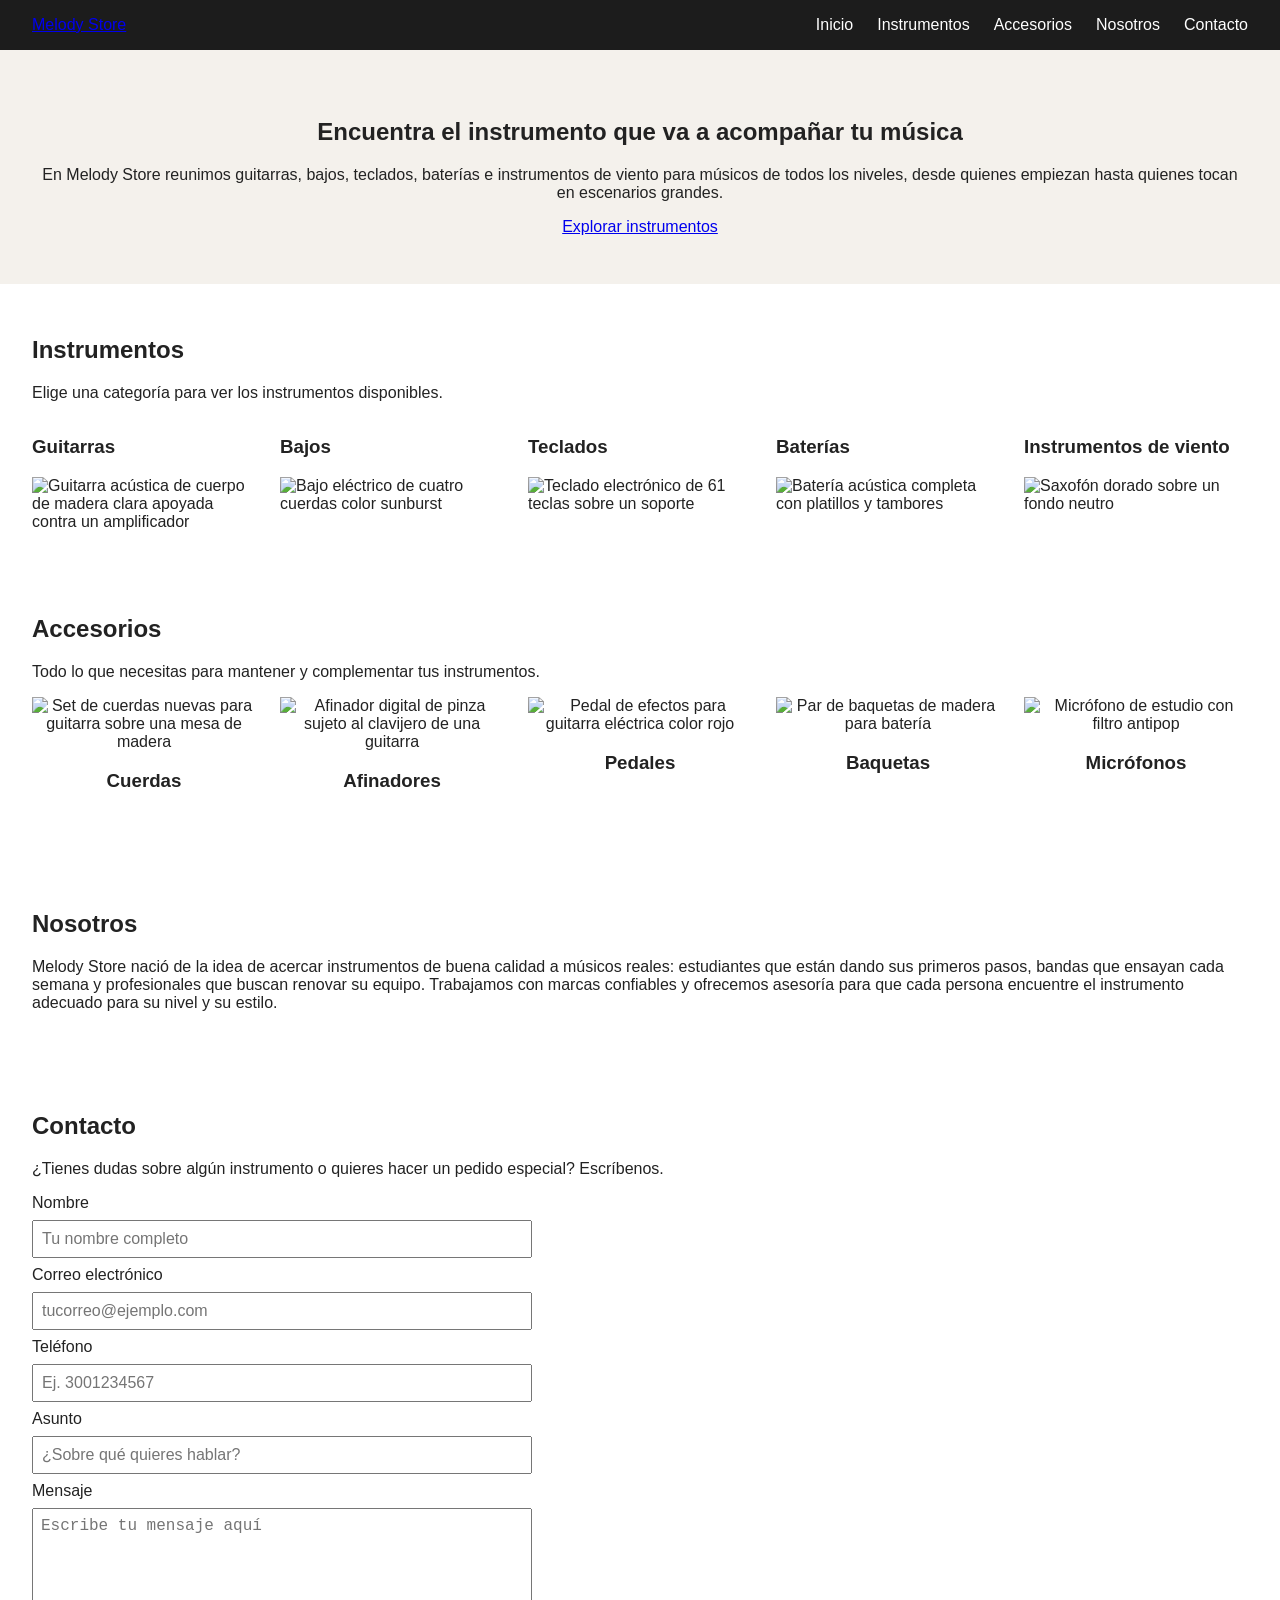
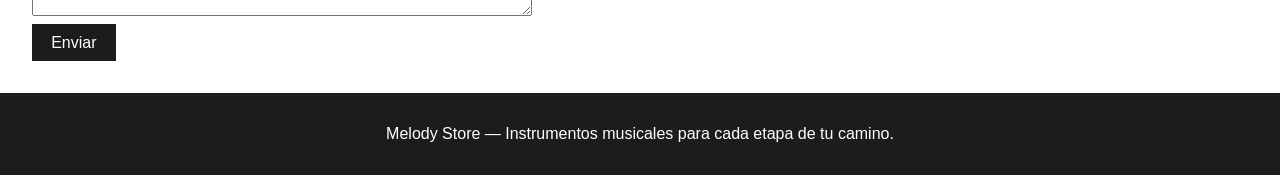
==== index.html @ b8a6209d "Estructura inicial" ====
<!DOCTYPE html>
<html lang="es">
<head>
  <meta charset="UTF-8">
  <meta name="viewport" content="width=device-width, initial-scale=1.0">
  <title>Melody Store - Instrumentos musicales</title>
  <link rel="stylesheet" href="styles.css">
</head>
<body>

  <header>
    <div class="logo">
      <a href="#inicio">Melody Store</a>
    </div>
    <nav>
      <ul>
        <li><a href="#inicio">Inicio</a></li>
        <li><a href="#instrumentos">Instrumentos</a></li>
        <li><a href="#accesorios">Accesorios</a></li>
        <li><a href="#nosotros">Nosotros</a></li>
        <li><a href="#contacto">Contacto</a></li>
      </ul>
    </nav>
  </header>

  <main>

    <section id="inicio" class="hero">
      <h1>Encuentra el instrumento que va a acompañar tu música</h1>
      <p>En Melody Store reunimos guitarras, bajos, teclados, baterías e instrumentos de viento para músicos de todos los niveles, desde quienes empiezan hasta quienes tocan en escenarios grandes.</p>
      <a href="#instrumentos" class="btn-explorar">Explorar instrumentos</a>
    </section>

    <section id="instrumentos">
      <h2>Instrumentos</h2>
      <p>Elige una categoría para ver los instrumentos disponibles.</p>

      <div class="categorias">

        <article class="categoria" id="guitarras">
          <h3>Guitarras</h3>
          <img src="assets/guitarra.jpg" alt="Guitarra acústica de cuerpo de madera clara apoyada contra un amplificador">
          <div class="lista-productos" data-categoria="guitarras">
            <!-- Las tarjetas de productos se generarán aquí con JavaScript en una etapa posterior -->
          </div>
        </article>

        <article class="categoria" id="bajos">
          <h3>Bajos</h3>
          <img src="assets/bajo.jpg" alt="Bajo eléctrico de cuatro cuerdas color sunburst">
          <div class="lista-productos" data-categoria="bajos">
            <!-- Las tarjetas de productos se generarán aquí con JavaScript en una etapa posterior -->
          </div>
        </article>

        <article class="categoria" id="teclados">
          <h3>Teclados</h3>
          <img src="assets/teclado.jpg" alt="Teclado electrónico de 61 teclas sobre un soporte">
          <div class="lista-productos" data-categoria="teclados">
            <!-- Las tarjetas de productos se generarán aquí con JavaScript en una etapa posterior -->
          </div>
        </article>

        <article class="categoria" id="baterias">
          <h3>Baterías</h3>
          <img src="assets/bateria.jpg" alt="Batería acústica completa con platillos y tambores">
          <div class="lista-productos" data-categoria="baterias">
            <!-- Las tarjetas de productos se generarán aquí con JavaScript en una etapa posterior -->
          </div>
        </article>

        <article class="categoria" id="viento">
          <h3>Instrumentos de viento</h3>
          <img src="assets/viento.jpg" alt="Saxofón dorado sobre un fondo neutro">
          <div class="lista-productos" data-categoria="viento">
            <!-- Las tarjetas de productos se generarán aquí con JavaScript en una etapa posterior -->
          </div>
        </article>

      </div>
    </section>

    <section id="accesorios">
      <h2>Accesorios</h2>
      <p>Todo lo que necesitas para mantener y complementar tus instrumentos.</p>

      <ul class="lista-accesorios">
        <li>
          <img src="assets/cuerdas.jpg" alt="Set de cuerdas nuevas para guitarra sobre una mesa de madera">
          <h3>Cuerdas</h3>
        </li>
        <li>
          <img src="assets/afinador.jpg" alt="Afinador digital de pinza sujeto al clavijero de una guitarra">
          <h3>Afinadores</h3>
        </li>
        <li>
          <img src="assets/pedal.jpg" alt="Pedal de efectos para guitarra eléctrica color rojo">
          <h3>Pedales</h3>
        </li>
        <li>
          <img src="assets/baquetas.jpg" alt="Par de baquetas de madera para batería">
          <h3>Baquetas</h3>
        </li>
        <li>
          <img src="assets/microfono.jpg" alt="Micrófono de estudio con filtro antipop">
          <h3>Micrófonos</h3>
        </li>
      </ul>
    </section>

    <section id="nosotros">
      <h2>Nosotros</h2>
      <p>Melody Store nació de la idea de acercar instrumentos de buena calidad a músicos reales: estudiantes que están dando sus primeros pasos, bandas que ensayan cada semana y profesionales que buscan renovar su equipo. Trabajamos con marcas confiables y ofrecemos asesoría para que cada persona encuentre el instrumento adecuado para su nivel y su estilo.</p>
    </section>

    <section id="contacto">
      <h2>Contacto</h2>
      <p>¿Tienes dudas sobre algún instrumento o quieres hacer un pedido especial? Escríbenos.</p>

      <form action="#" method="post">
        <label for="nombre">Nombre</label>
        <input type="text" id="nombre" name="nombre" placeholder="Tu nombre completo">

        <label for="correo">Correo electrónico</label>
        <input type="email" id="correo" name="correo" placeholder="tucorreo@ejemplo.com">

        <label for="telefono">Teléfono</label>
        <input type="tel" id="telefono" name="telefono" placeholder="Ej. 3001234567">

        <label for="asunto">Asunto</label>
        <input type="text" id="asunto" name="asunto" placeholder="¿Sobre qué quieres hablar?">

        <label for="mensaje">Mensaje</label>
        <textarea id="mensaje" name="mensaje" rows="5" placeholder="Escribe tu mensaje aquí"></textarea>

        <button type="submit">Enviar</button>
      </form>
    </section>

  </main>

  <footer>
    <p>Melody Store &mdash; Instrumentos musicales para cada etapa de tu camino.</p>
  </footer>

  <script src="script.js"></script>
</body>
</html>
---- styles.css ----
* {
  box-sizing: border-box;
}
 
body {
  margin: 0;
  font-family: Arial, sans-serif;
  color: #222;
}
 
header {
  display: flex;
  justify-content: space-between;
  align-items: center;
  padding: 1rem 2rem;
  background-color: #1c1c1c;
  color: #fff;
}
 
header nav ul {
  list-style: none;
  display: flex;
  gap: 1.5rem;
  margin: 0;
  padding: 0;
}
 
header nav a {
  color: #fff;
  text-decoration: none;
}
 
.hero {
  padding: 3rem 2rem;
  text-align: center;
  background-color: #f4f1ec;
}
 
section {
  padding: 2rem;
}
 
.categorias {
  display: flex;
  flex-wrap: wrap;
  gap: 1.5rem;
}
 
.categoria {
  flex: 1 1 200px;
}
 
.categoria img {
  max-width: 100%;
  height: auto;
}
 
.lista-accesorios {
  list-style: none;
  display: flex;
  flex-wrap: wrap;
  gap: 1.5rem;
  padding: 0;
}
 
.lista-accesorios li {
  flex: 1 1 150px;
  text-align: center;
}
 
.lista-accesorios img {
  max-width: 100%;
  height: auto;
}
 
form {
  display: flex;
  flex-direction: column;
  max-width: 500px;
  gap: 0.5rem;
}
 
form input,
form textarea,
form button {
  padding: 0.5rem;
  font-size: 1rem;
}
 
form button {
  background-color: #1c1c1c;
  color: #fff;
  border: none;
  cursor: pointer;
  width: fit-content;
  padding: 0.6rem 1.2rem;
}
 
footer {
  text-align: center;
  padding: 1rem;
  background-color: #1c1c1c;
  color: #fff;
}
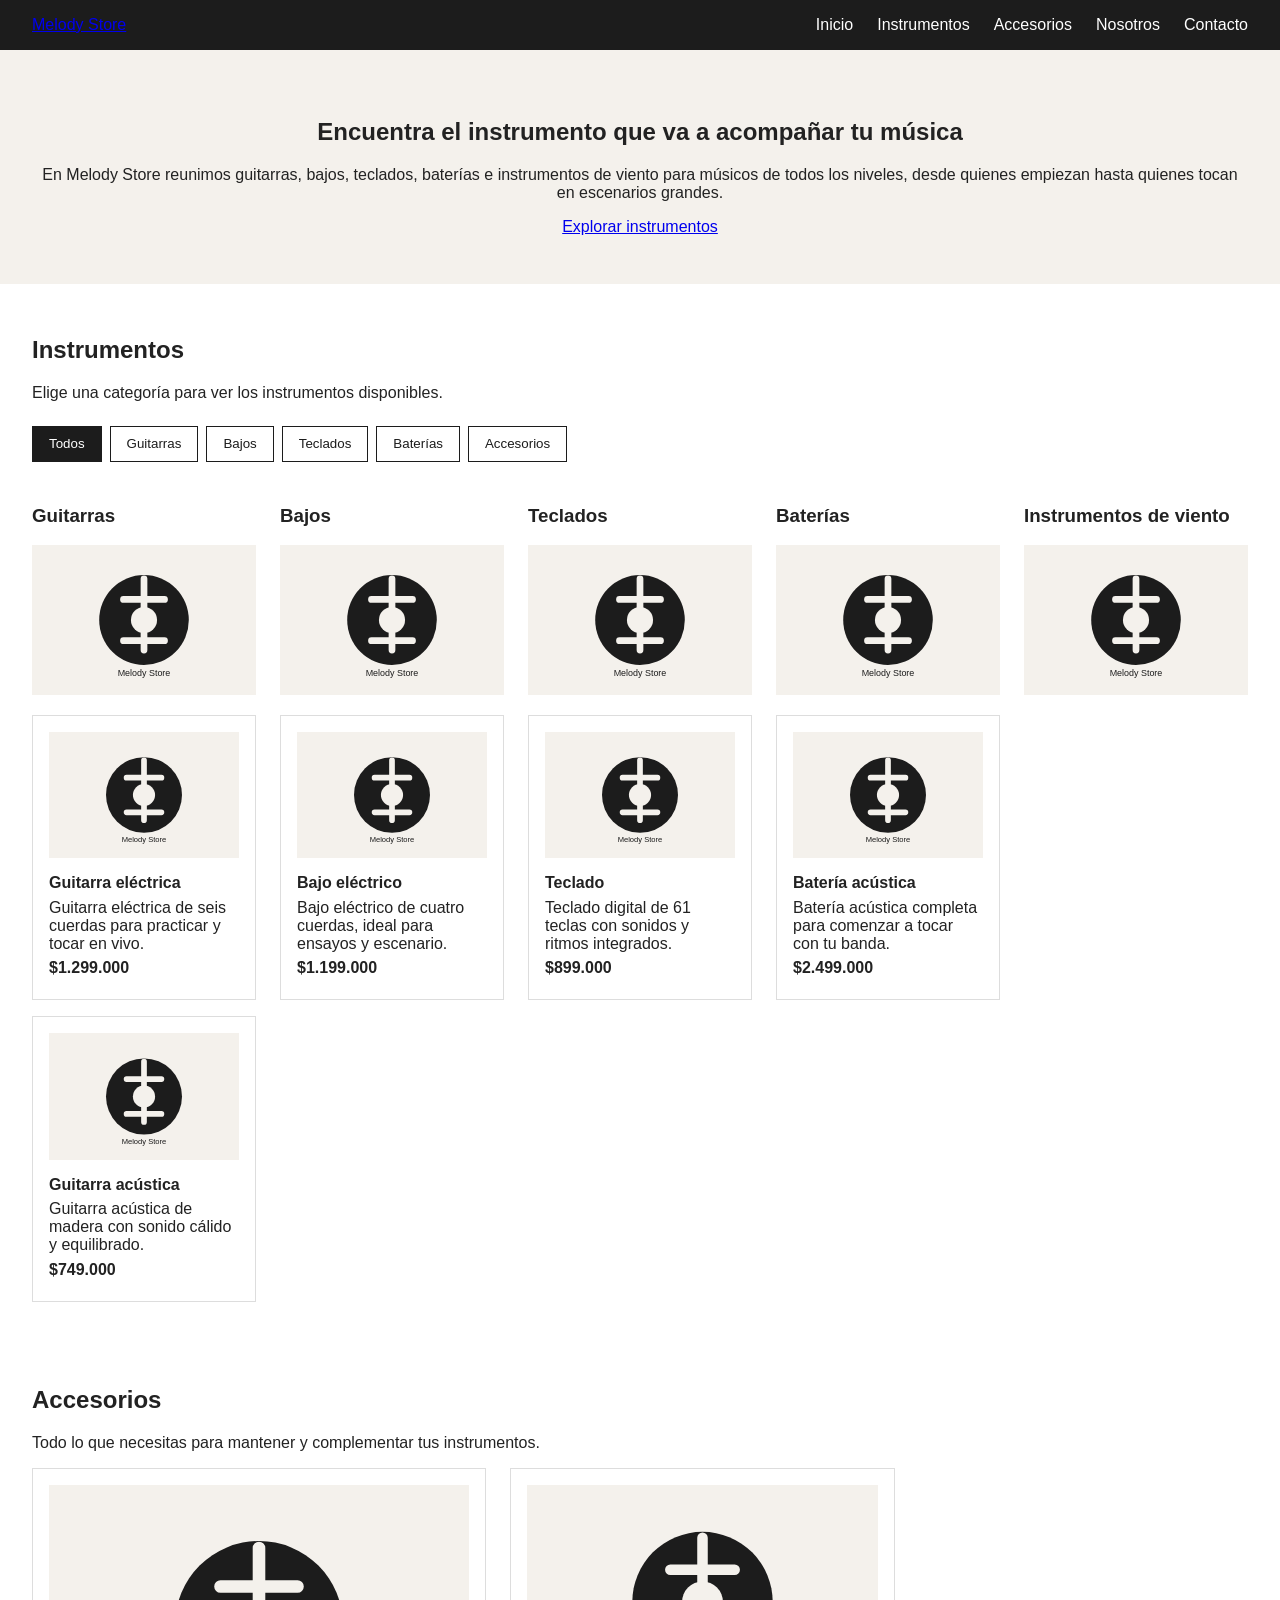
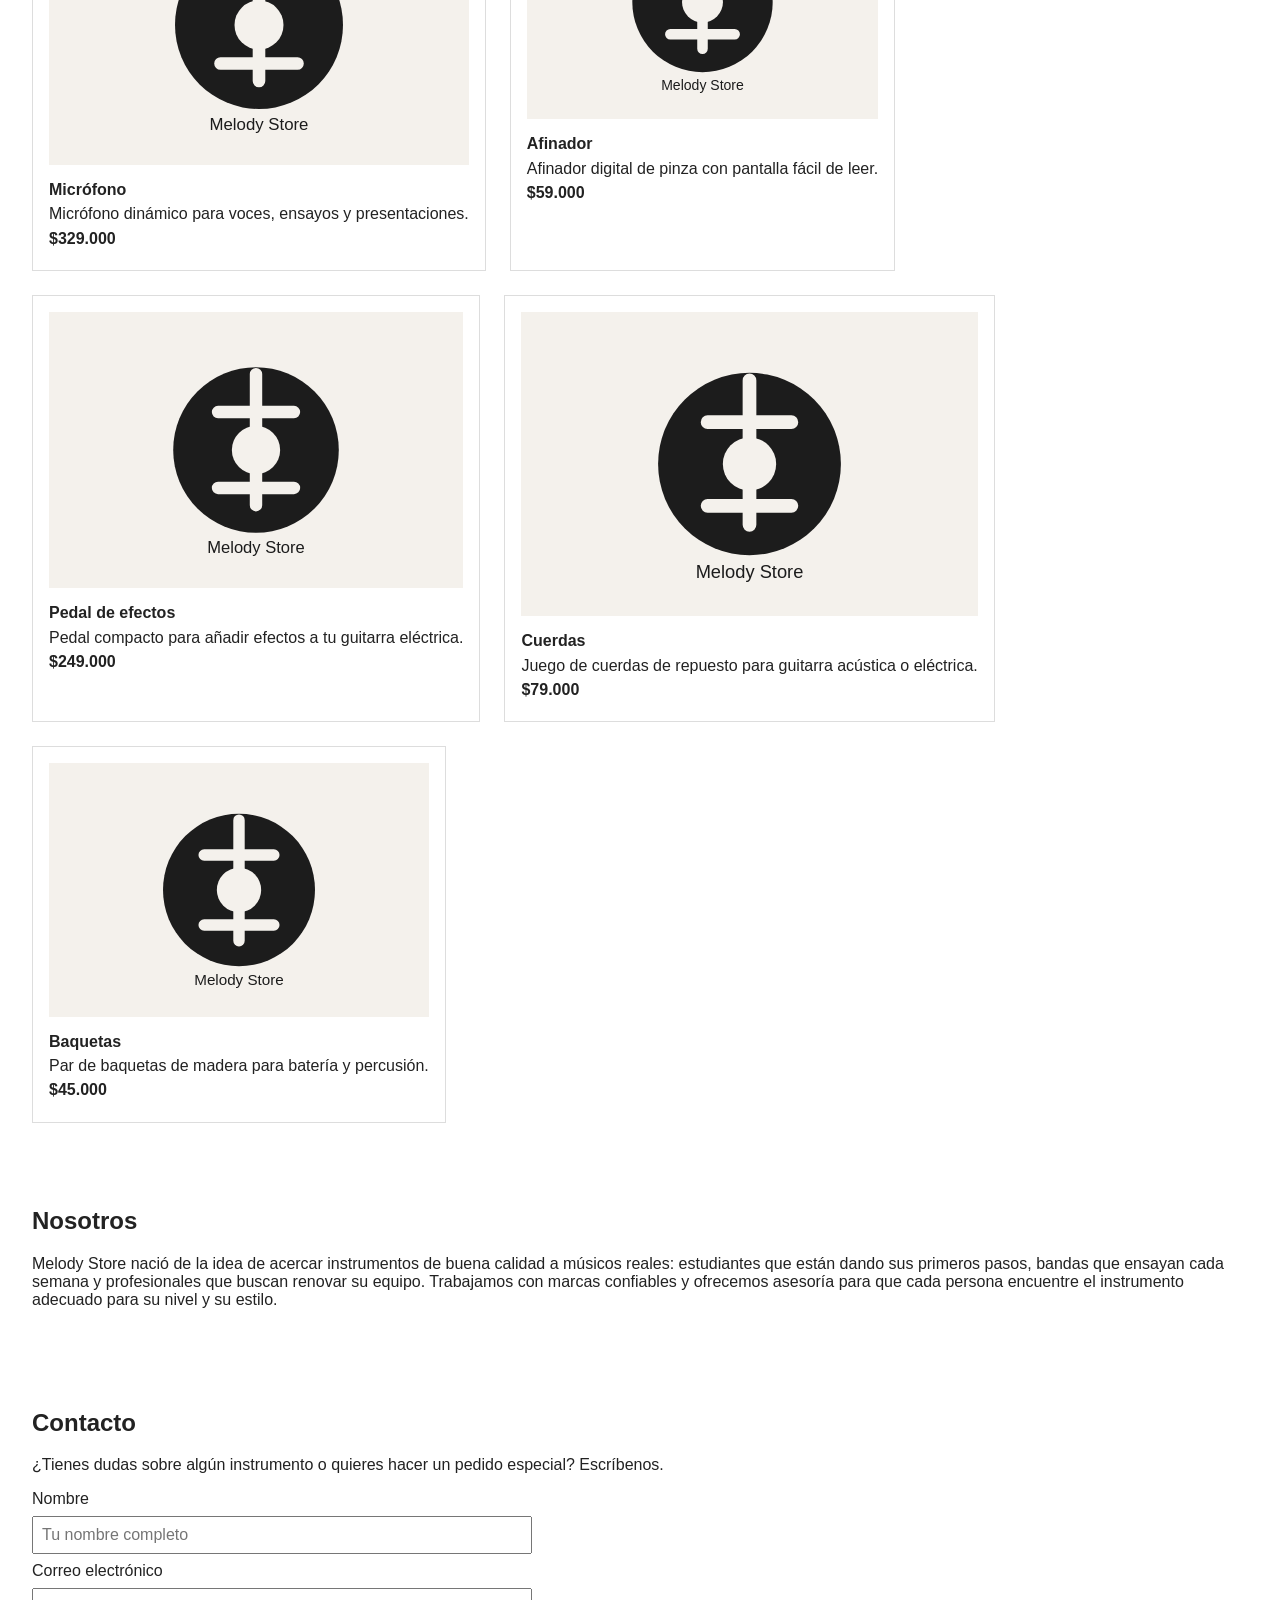
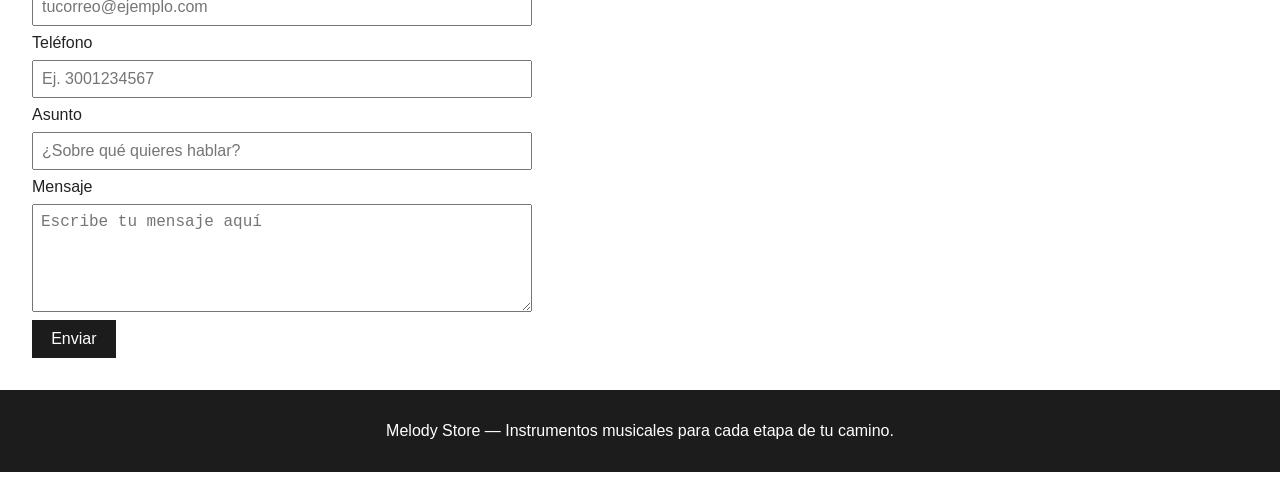
==== commit a3e3fba8: "catalogo dinamico y filtros por categoria" ====
--- a/index.html
+++ b/index.html
@@ -35,11 +35,20 @@
       <h2>Instrumentos</h2>
       <p>Elige una categoría para ver los instrumentos disponibles.</p>
 
+      <div class="filtros" aria-label="Filtros de productos">
+        <button type="button" class="filtro activo" data-filtro="todos">Todos</button>
+        <button type="button" class="filtro" data-filtro="guitarras">Guitarras</button>
+        <button type="button" class="filtro" data-filtro="bajos">Bajos</button>
+        <button type="button" class="filtro" data-filtro="teclados">Teclados</button>
+        <button type="button" class="filtro" data-filtro="baterias">Baterías</button>
+        <button type="button" class="filtro" data-filtro="accesorios">Accesorios</button>
+      </div>
+
       <div class="categorias">
 
         <article class="categoria" id="guitarras">
           <h3>Guitarras</h3>
-          <img src="assets/guitarra.jpg" alt="Guitarra acústica de cuerpo de madera clara apoyada contra un amplificador">
+          <img src="assets/producto.svg" alt="Guitarra acústica de cuerpo de madera clara apoyada contra un amplificador">
           <div class="lista-productos" data-categoria="guitarras">
             <!-- Las tarjetas de productos se generarán aquí con JavaScript en una etapa posterior -->
           </div>
@@ -47,7 +56,7 @@
 
         <article class="categoria" id="bajos">
           <h3>Bajos</h3>
-          <img src="assets/bajo.jpg" alt="Bajo eléctrico de cuatro cuerdas color sunburst">
+          <img src="assets/producto.svg" alt="Bajo eléctrico de cuatro cuerdas color sunburst">
           <div class="lista-productos" data-categoria="bajos">
             <!-- Las tarjetas de productos se generarán aquí con JavaScript en una etapa posterior -->
           </div>
@@ -55,7 +64,7 @@
 
         <article class="categoria" id="teclados">
           <h3>Teclados</h3>
-          <img src="assets/teclado.jpg" alt="Teclado electrónico de 61 teclas sobre un soporte">
+          <img src="assets/producto.svg" alt="Teclado electrónico de 61 teclas sobre un soporte">
           <div class="lista-productos" data-categoria="teclados">
             <!-- Las tarjetas de productos se generarán aquí con JavaScript en una etapa posterior -->
           </div>
@@ -63,7 +72,7 @@
 
         <article class="categoria" id="baterias">
           <h3>Baterías</h3>
-          <img src="assets/bateria.jpg" alt="Batería acústica completa con platillos y tambores">
+          <img src="assets/producto.svg" alt="Batería acústica completa con platillos y tambores">
           <div class="lista-productos" data-categoria="baterias">
             <!-- Las tarjetas de productos se generarán aquí con JavaScript en una etapa posterior -->
           </div>
@@ -71,7 +80,7 @@
 
         <article class="categoria" id="viento">
           <h3>Instrumentos de viento</h3>
-          <img src="assets/viento.jpg" alt="Saxofón dorado sobre un fondo neutro">
+          <img src="assets/producto.svg" alt="Saxofón dorado sobre un fondo neutro">
           <div class="lista-productos" data-categoria="viento">
             <!-- Las tarjetas de productos se generarán aquí con JavaScript en una etapa posterior -->
           </div>
@@ -84,28 +93,7 @@
       <h2>Accesorios</h2>
       <p>Todo lo que necesitas para mantener y complementar tus instrumentos.</p>
 
-      <ul class="lista-accesorios">
-        <li>
-          <img src="assets/cuerdas.jpg" alt="Set de cuerdas nuevas para guitarra sobre una mesa de madera">
-          <h3>Cuerdas</h3>
-        </li>
-        <li>
-          <img src="assets/afinador.jpg" alt="Afinador digital de pinza sujeto al clavijero de una guitarra">
-          <h3>Afinadores</h3>
-        </li>
-        <li>
-          <img src="assets/pedal.jpg" alt="Pedal de efectos para guitarra eléctrica color rojo">
-          <h3>Pedales</h3>
-        </li>
-        <li>
-          <img src="assets/baquetas.jpg" alt="Par de baquetas de madera para batería">
-          <h3>Baquetas</h3>
-        </li>
-        <li>
-          <img src="assets/microfono.jpg" alt="Micrófono de estudio con filtro antipop">
-          <h3>Micrófonos</h3>
-        </li>
-      </ul>
+      <div class="lista-accesorios" data-categoria="accesorios"></div>
     </section>
 
     <section id="nosotros">
--- a/styles.css
+++ b/styles.css
@@ -48,6 +48,59 @@
  
 .categoria {
   flex: 1 1 200px;
+}
+
+.filtros {
+  display: flex;
+  flex-wrap: wrap;
+  gap: 0.5rem;
+  margin: 1.5rem 0;
+}
+
+.filtro {
+  padding: 0.6rem 1rem;
+  border: 1px solid #1c1c1c;
+  background-color: #fff;
+  color: #1c1c1c;
+  cursor: pointer;
+}
+
+.filtro.activo,
+.filtro:hover {
+  background-color: #1c1c1c;
+  color: #fff;
+}
+
+.lista-productos,
+.lista-accesorios {
+  display: grid;
+  grid-template-columns: repeat(auto-fit, minmax(180px, 1fr));
+  gap: 1rem;
+  margin-top: 1rem;
+}
+
+.producto {
+  padding: 1rem;
+  border: 1px solid #ddd;
+  background-color: #fff;
+}
+
+.producto img {
+  width: 100%;
+  height: 140px;
+  object-fit: cover;
+}
+
+.producto h4 {
+  margin: 0.75rem 0 0.4rem;
+}
+
+.producto p {
+  margin: 0.4rem 0;
+}
+
+.producto .precio {
+  font-weight: bold;
 }
  
 .categoria img {
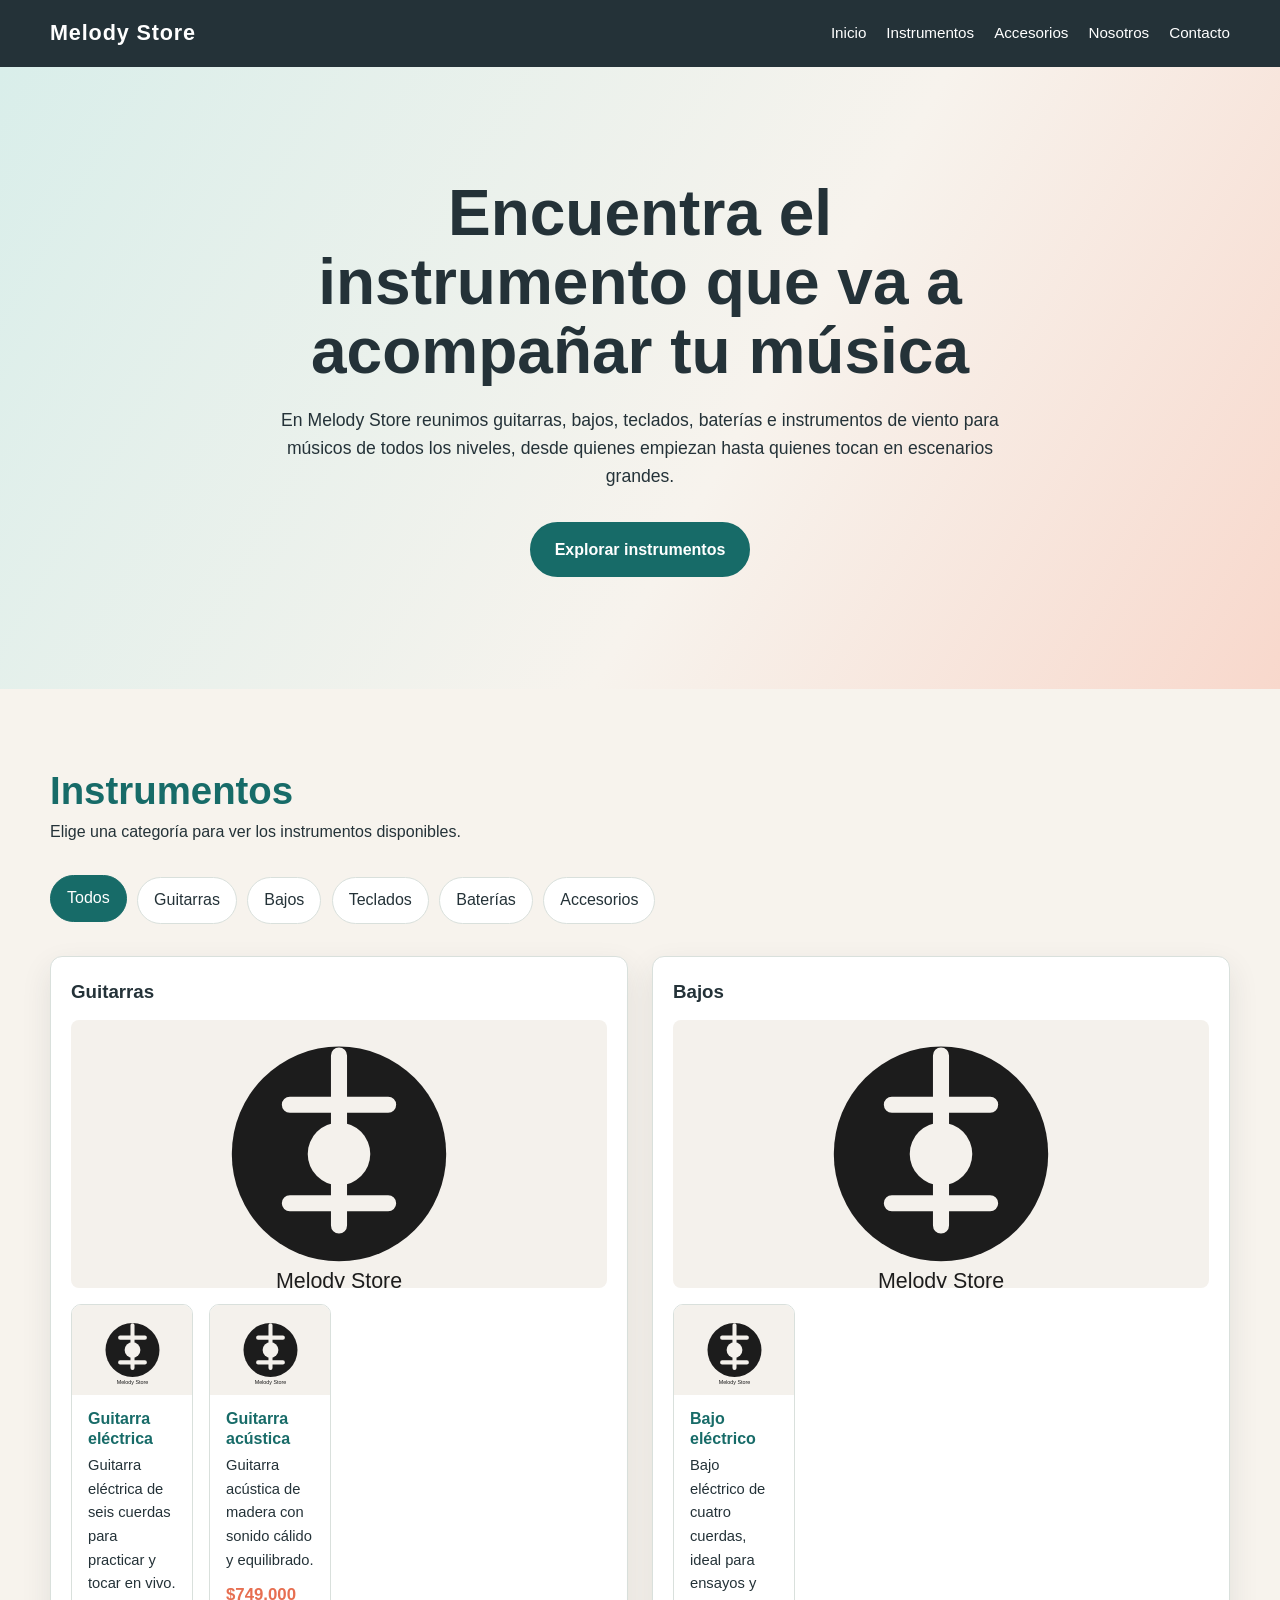
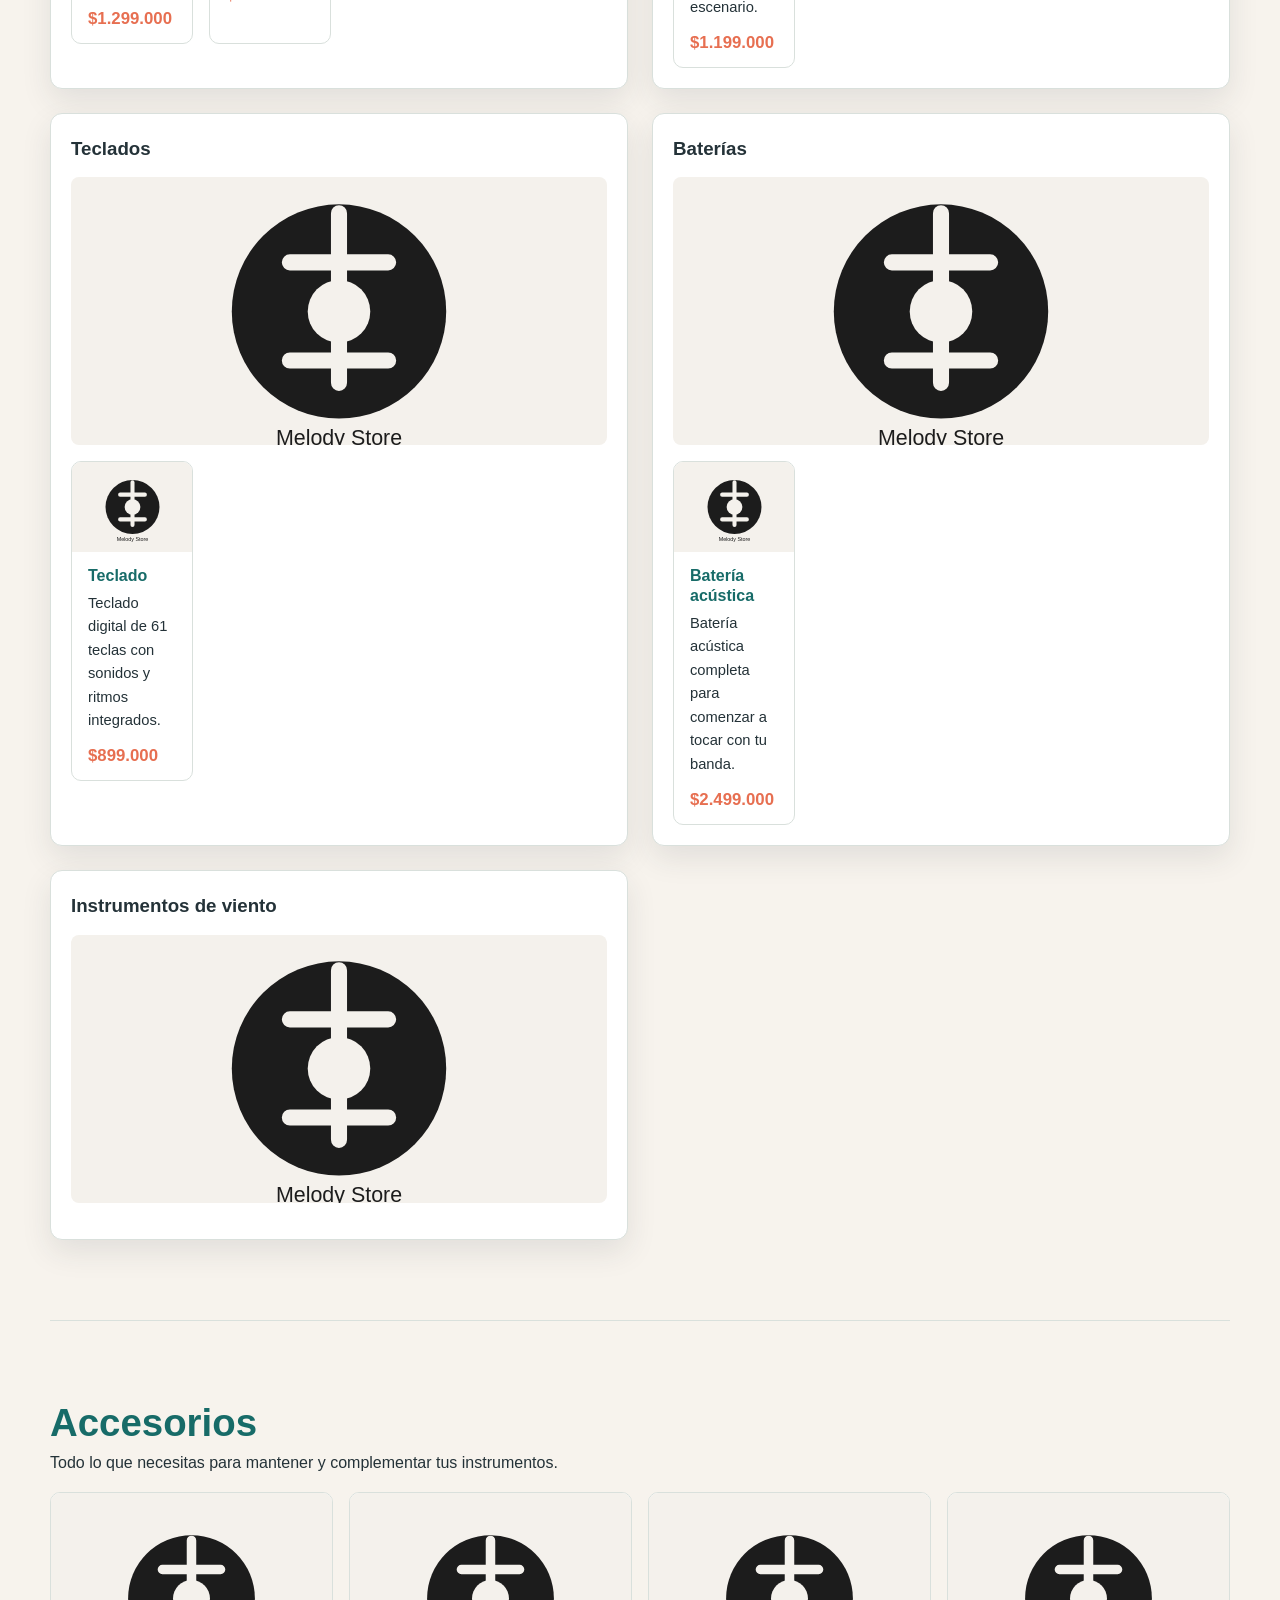
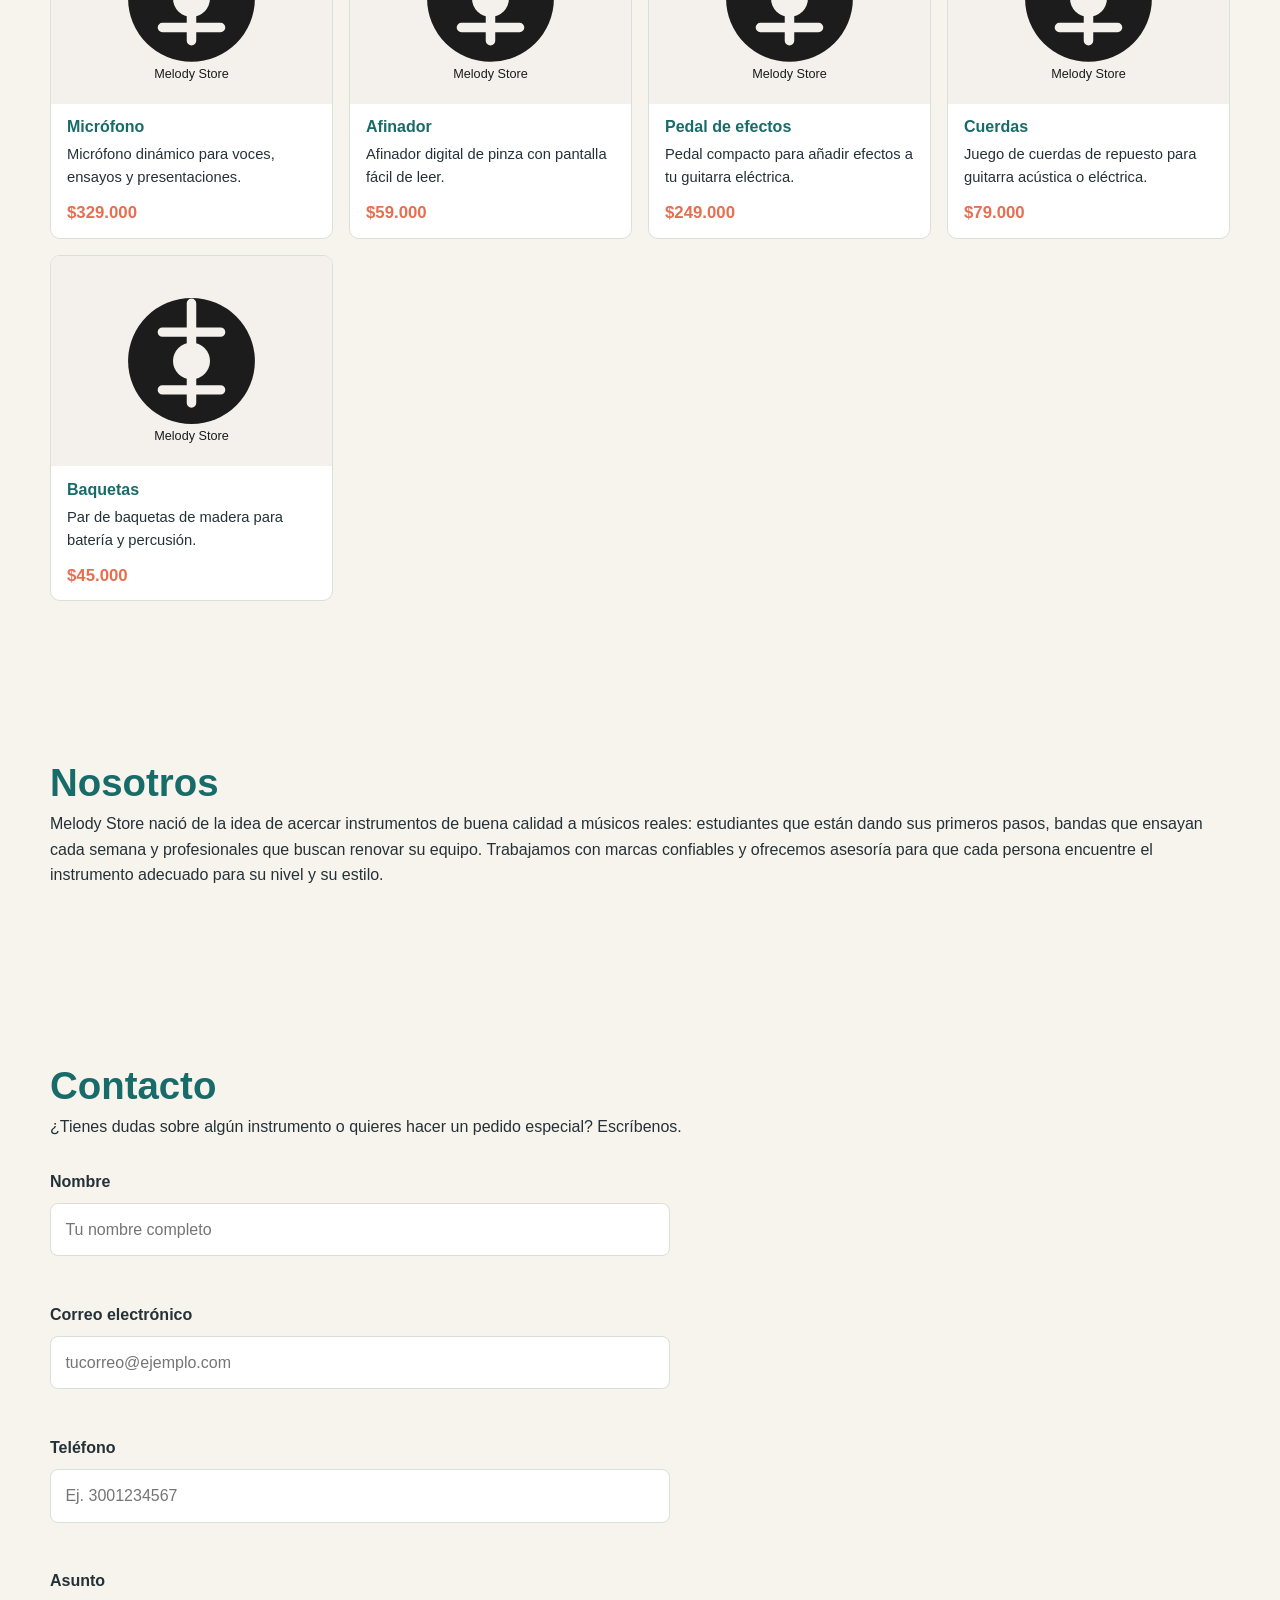
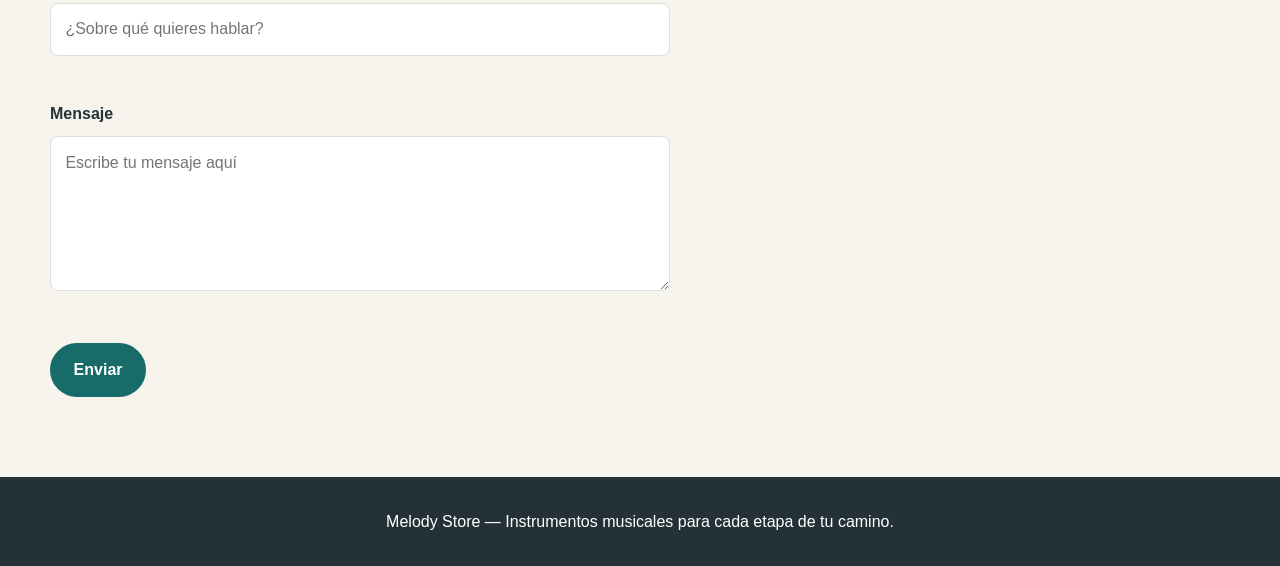
==== commit 52d2e5fa: "validacion javascript formulario contact" ====
--- a/index.html
+++ b/index.html
@@ -105,7 +105,7 @@
       <h2>Contacto</h2>
       <p>¿Tienes dudas sobre algún instrumento o quieres hacer un pedido especial? Escríbenos.</p>
 
-      <form action="#" method="post">
+      <form action="#" method="post" novalidate>
         <label for="nombre">Nombre</label>
         <input type="text" id="nombre" name="nombre" placeholder="Tu nombre completo">
 
--- a/styles.css
+++ b/styles.css
@@ -1,157 +1,395 @@
+:root {
+  --color-principal: #176b68;
+  --color-secundario: #e76f51;
+  --color-fondo: #f7f3ed;
+  --color-texto: #243238;
+  --color-tarjeta: #ffffff;
+  --color-borde: #d9e0dc;
+  --color-sombra: 0 12px 30px rgba(36, 50, 56, 0.1);
+  --radio: 12px;
+  --ancho-contenido: 1180px;
+}
+
 * {
   box-sizing: border-box;
 }
- 
+
+html {
+  scroll-behavior: smooth;
+}
+
 body {
   margin: 0;
-  font-family: Arial, sans-serif;
-  color: #222;
-}
- 
+  background: var(--color-fondo);
+  color: var(--color-texto);
+  font-family: "Trebuchet MS", Arial, sans-serif;
+  line-height: 1.6;
+}
+
 header {
   display: flex;
+  align-items: center;
   justify-content: space-between;
-  align-items: center;
-  padding: 1rem 2rem;
-  background-color: #1c1c1c;
-  color: #fff;
-}
- 
+  gap: 2rem;
+  padding: 1rem max(1.25rem, calc((100% - var(--ancho-contenido)) / 2));
+  background: var(--color-texto);
+  color: var(--color-tarjeta);
+}
+
+.logo a {
+  color: var(--color-tarjeta);
+  font-size: 1.35rem;
+  font-weight: 700;
+  letter-spacing: 0.04em;
+  text-decoration: none;
+}
+
 header nav ul {
-  list-style: none;
-  display: flex;
-  gap: 1.5rem;
+  display: flex;
+  flex-wrap: wrap;
+  gap: 1.25rem;
   margin: 0;
   padding: 0;
-}
- 
+  list-style: none;
+}
+
 header nav a {
-  color: #fff;
+  color: var(--color-tarjeta);
+  font-size: 0.95rem;
   text-decoration: none;
-}
- 
+  transition: color 180ms ease;
+}
+
+header nav a:hover,
+header nav a:focus-visible {
+  color: #f4b29f;
+}
+
+main > section {
+  width: min(100% - 2.5rem, var(--ancho-contenido));
+  margin: 0 auto;
+  padding: 5rem 0;
+}
+
 .hero {
-  padding: 3rem 2rem;
+  width: 100%;
+  max-width: none;
+  padding: 7rem max(1.25rem, calc((100% - var(--ancho-contenido)) / 2));
+  background: linear-gradient(120deg, #d9eeea, var(--color-fondo) 58%, #f8d8cc);
+}
+
+.hero h1 {
+  max-width: 760px;
+  margin: 0 auto 1.25rem;
+  color: var(--color-texto);
+  font-size: clamp(2.1rem, 5vw, 4.4rem);
+  line-height: 1.08;
   text-align: center;
-  background-color: #f4f1ec;
-}
- 
-section {
-  padding: 2rem;
-}
- 
-.categorias {
+}
+
+.hero p {
+  max-width: 720px;
+  margin: 0 auto 2rem;
+  font-size: 1.1rem;
+  text-align: center;
+}
+
+.btn-explorar,
+form button {
+  display: inline-flex;
+  align-items: center;
+  justify-content: center;
+  border: 2px solid var(--color-principal);
+  border-radius: 999px;
+  background: var(--color-principal);
+  color: var(--color-tarjeta);
+  cursor: pointer;
+  font: inherit;
+  font-weight: 700;
+  text-decoration: none;
+  transition: background 180ms ease, border-color 180ms ease, transform 180ms ease;
+}
+
+.btn-explorar {
+  display: flex;
+  width: fit-content;
+  margin: 0 auto;
+  padding: 0.8rem 1.4rem;
+}
+
+.btn-explorar:hover,
+.btn-explorar:focus-visible,
+form button:hover,
+form button:focus-visible {
+  border-color: var(--color-secundario);
+  background: var(--color-secundario);
+  transform: translateY(-2px);
+}
+
+section h2 {
+  margin: 0 0 0.35rem;
+  color: var(--color-principal);
+  font-size: clamp(1.8rem, 3vw, 2.5rem);
+  line-height: 1.15;
+}
+
+section > p {
+  margin-top: 0;
+}
+
+.filtros {
   display: flex;
   flex-wrap: wrap;
-  gap: 1.5rem;
-}
- 
-.categoria {
-  flex: 1 1 200px;
-}
-
-.filtros {
-  display: flex;
-  flex-wrap: wrap;
-  gap: 0.5rem;
-  margin: 1.5rem 0;
+  gap: 0.65rem;
+  margin: 2rem 0;
 }
 
 .filtro {
   padding: 0.6rem 1rem;
-  border: 1px solid #1c1c1c;
-  background-color: #fff;
-  color: #1c1c1c;
+  border: 1px solid var(--color-borde);
+  border-radius: 999px;
+  background: var(--color-tarjeta);
+  color: var(--color-texto);
   cursor: pointer;
-}
-
-.filtro.activo,
-.filtro:hover {
-  background-color: #1c1c1c;
-  color: #fff;
+  font: inherit;
+  transition: background 180ms ease, border-color 180ms ease, color 180ms ease, transform 180ms ease;
+}
+
+.filtro:hover,
+.filtro:focus-visible,
+.filtro.activo {
+  border-color: var(--color-principal);
+  background: var(--color-principal);
+  color: var(--color-tarjeta);
+  transform: translateY(-2px);
+}
+
+.categorias {
+  display: grid;
+  grid-template-columns: repeat(2, minmax(0, 1fr));
+  gap: 1.5rem;
+}
+
+.categoria {
+  min-width: 0;
+  padding: 1.25rem;
+  border: 1px solid var(--color-borde);
+  border-radius: var(--radio);
+  background: var(--color-tarjeta);
+  box-shadow: var(--color-sombra);
+}
+
+.categoria h3 {
+  margin: 0 0 0.85rem;
+  color: var(--color-texto);
+}
+
+.categoria > img {
+  display: block;
+  width: 100%;
+  aspect-ratio: 16 / 8;
+  border-radius: 8px;
+  object-fit: cover;
 }
 
 .lista-productos,
 .lista-accesorios {
   display: grid;
-  grid-template-columns: repeat(auto-fit, minmax(180px, 1fr));
+  grid-template-columns: repeat(4, minmax(0, 1fr));
   gap: 1rem;
   margin-top: 1rem;
 }
 
 .producto {
-  padding: 1rem;
-  border: 1px solid #ddd;
-  background-color: #fff;
+  min-width: 0;
+  overflow: hidden;
+  border: 1px solid var(--color-borde);
+  border-radius: 10px;
+  background: var(--color-tarjeta);
+  transition: box-shadow 180ms ease, transform 180ms ease;
+}
+
+.producto:hover {
+  box-shadow: var(--color-sombra);
+  transform: translateY(-4px);
 }
 
 .producto img {
+  display: block;
   width: 100%;
-  height: 140px;
+  aspect-ratio: 4 / 3;
   object-fit: cover;
 }
 
+.producto h4,
+.producto p {
+  margin-right: 1rem;
+  margin-left: 1rem;
+}
+
 .producto h4 {
-  margin: 0.75rem 0 0.4rem;
+  margin-top: 0.85rem;
+  margin-bottom: 0.35rem;
+  color: var(--color-principal);
+  line-height: 1.25;
 }
 
 .producto p {
-  margin: 0.4rem 0;
+  margin-top: 0.35rem;
+  margin-bottom: 0.65rem;
+  font-size: 0.92rem;
 }
 
 .producto .precio {
-  font-weight: bold;
-}
- 
-.categoria img {
-  max-width: 100%;
-  height: auto;
-}
- 
-.lista-accesorios {
-  list-style: none;
-  display: flex;
-  flex-wrap: wrap;
-  gap: 1.5rem;
-  padding: 0;
-}
- 
-.lista-accesorios li {
-  flex: 1 1 150px;
+  color: var(--color-secundario);
+  font-size: 1.05rem;
+  font-weight: 700;
+}
+
+#accesorios {
+  border-top: 1px solid var(--color-borde);
+}
+
+form {
+  display: flex;
+  flex-direction: column;
+  gap: 0.55rem;
+  max-width: 620px;
+  margin-top: 1.5rem;
+}
+
+form label {
+  margin-top: 0.35rem;
+  font-weight: 700;
+}
+
+form input,
+form textarea {
+  width: 100%;
+  padding: 0.8rem 0.9rem;
+  border: 1px solid var(--color-borde);
+  border-radius: 8px;
+  background: var(--color-tarjeta);
+  color: var(--color-texto);
+  font: inherit;
+  transition: border-color 180ms ease, box-shadow 180ms ease;
+}
+
+.mensaje-error {
+  min-height: 1.4rem;
+  color: #b42318;
+  font-size: 0.85rem;
+}
+
+form input[aria-invalid="true"],
+form textarea[aria-invalid="true"] {
+  border-color: #b42318;
+}
+
+.mensaje-exito {
+  max-width: 620px;
+  margin: 1rem 0 0;
+  padding: 0.85rem 1rem;
+  border: 1px solid #79b99b;
+  border-radius: 8px;
+  background: #e8f6ed;
+  color: #176b45;
+  font-weight: 700;
+}
+
+form textarea {
+  resize: vertical;
+}
+
+form input:focus,
+form textarea:focus {
+  outline: none;
+  border-color: var(--color-principal);
+  box-shadow: 0 0 0 3px rgba(23, 107, 104, 0.15);
+}
+
+form button {
+  width: fit-content;
+  margin-top: 0.75rem;
+  padding: 0.75rem 1.35rem;
+}
+
+footer {
+  padding: 2rem 1.25rem;
+  background: var(--color-texto);
+  color: var(--color-tarjeta);
   text-align: center;
 }
- 
-.lista-accesorios img {
-  max-width: 100%;
-  height: auto;
-}
- 
-form {
-  display: flex;
-  flex-direction: column;
-  max-width: 500px;
-  gap: 0.5rem;
-}
- 
-form input,
-form textarea,
-form button {
-  padding: 0.5rem;
-  font-size: 1rem;
-}
- 
-form button {
-  background-color: #1c1c1c;
-  color: #fff;
-  border: none;
-  cursor: pointer;
-  width: fit-content;
-  padding: 0.6rem 1.2rem;
-}
- 
-footer {
-  text-align: center;
-  padding: 1rem;
-  background-color: #1c1c1c;
-  color: #fff;
+
+footer p {
+  margin: 0;
+}
+
+[hidden] {
+  display: none !important;
+}
+
+@media (max-width: 1023px) {
+  .lista-productos,
+  .lista-accesorios {
+    grid-template-columns: repeat(3, minmax(0, 1fr));
+  }
+}
+
+@media (max-width: 720px) {
+  header {
+    align-items: flex-start;
+    flex-direction: column;
+    gap: 0.75rem;
+  }
+
+  header nav ul {
+    gap: 0.7rem 1rem;
+  }
+
+  main > section {
+    padding: 3.5rem 0;
+  }
+
+  .hero {
+    padding-top: 5rem;
+    padding-bottom: 5rem;
+  }
+
+  .lista-productos,
+  .lista-accesorios {
+    grid-template-columns: 1fr;
+  }
+
+  .categorias {
+    grid-template-columns: 1fr;
+  }
+
+  .filtro,
+  form button {
+    min-height: 44px;
+  }
+
+  form {
+    width: 100%;
+  }
+}
+
+@media (max-width: 480px) {
+  main > section {
+    width: min(100% - 1.5rem, var(--ancho-contenido));
+  }
+
+  .hero {
+    padding-right: 1rem;
+    padding-left: 1rem;
+  }
+
+  .hero h1 {
+    font-size: 2.15rem;
+  }
+
+  header nav ul {
+    gap: 0.5rem 0.8rem;
+  }
 }
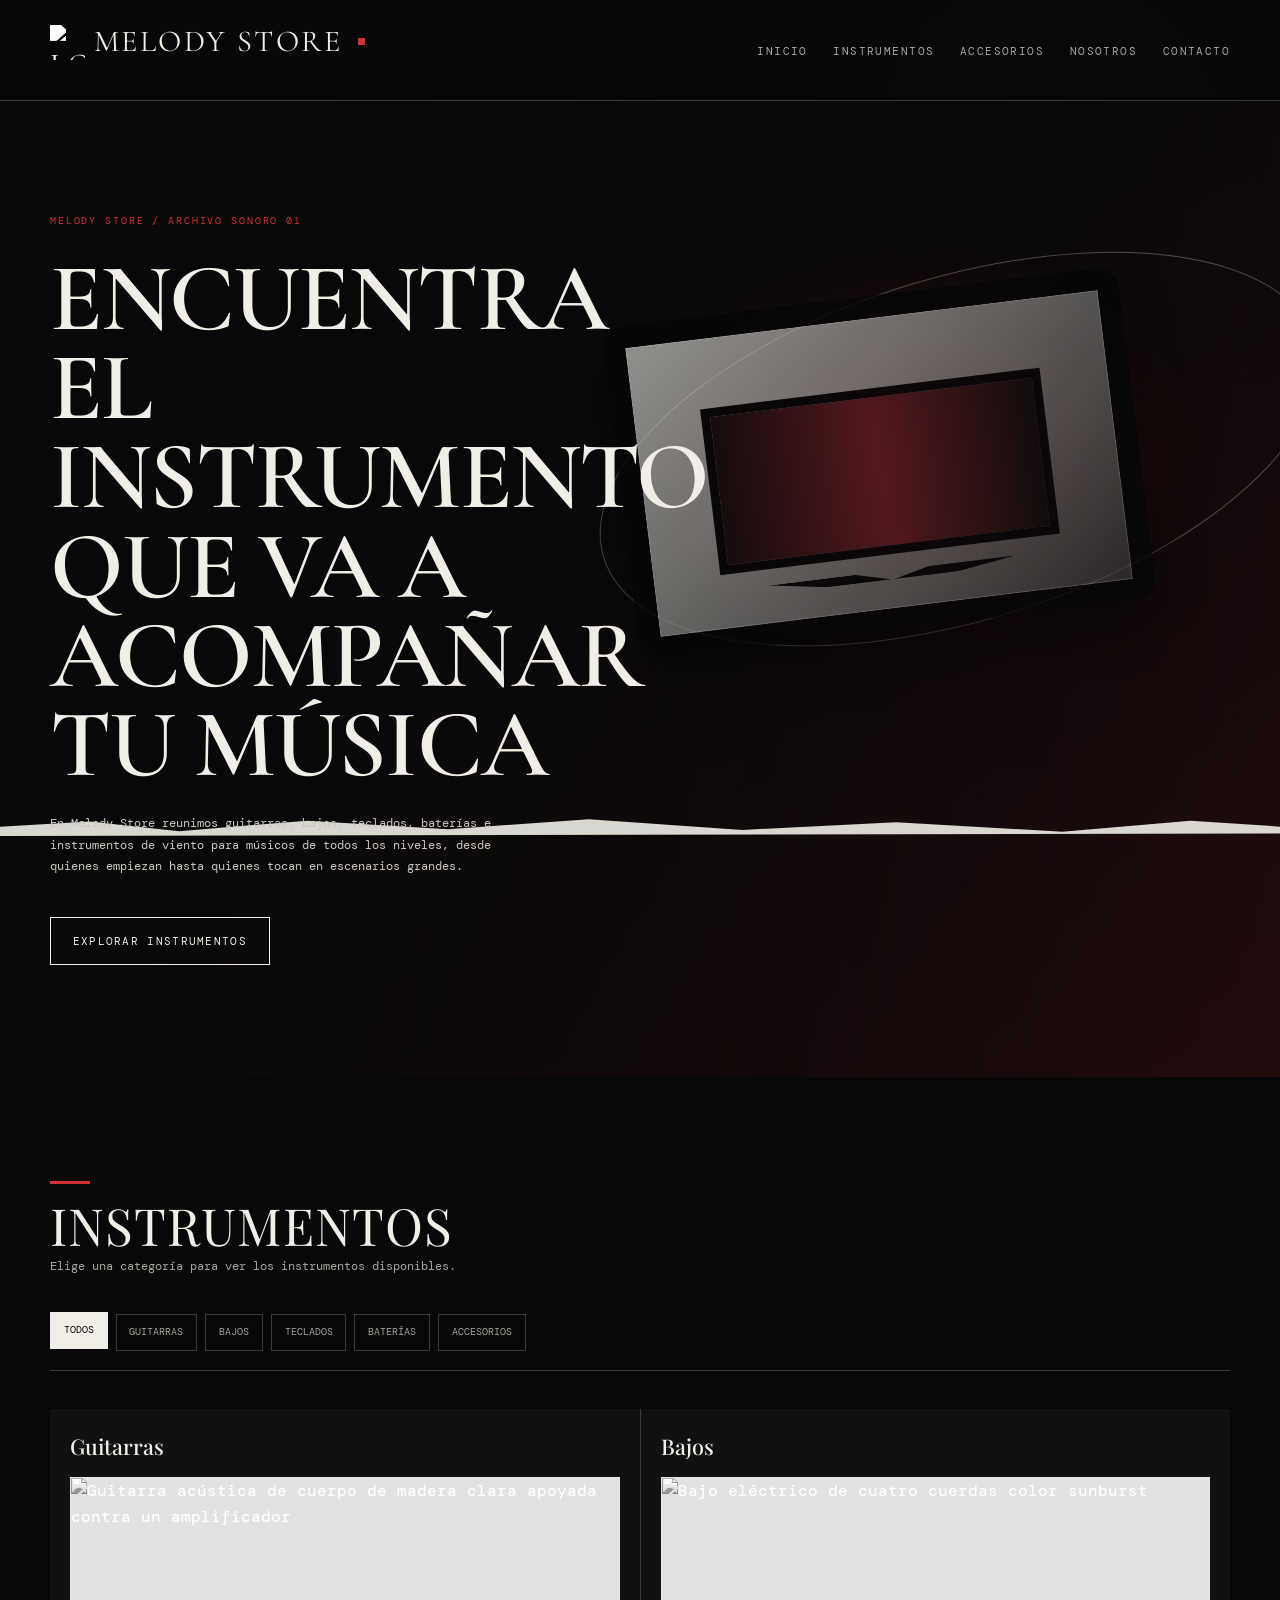
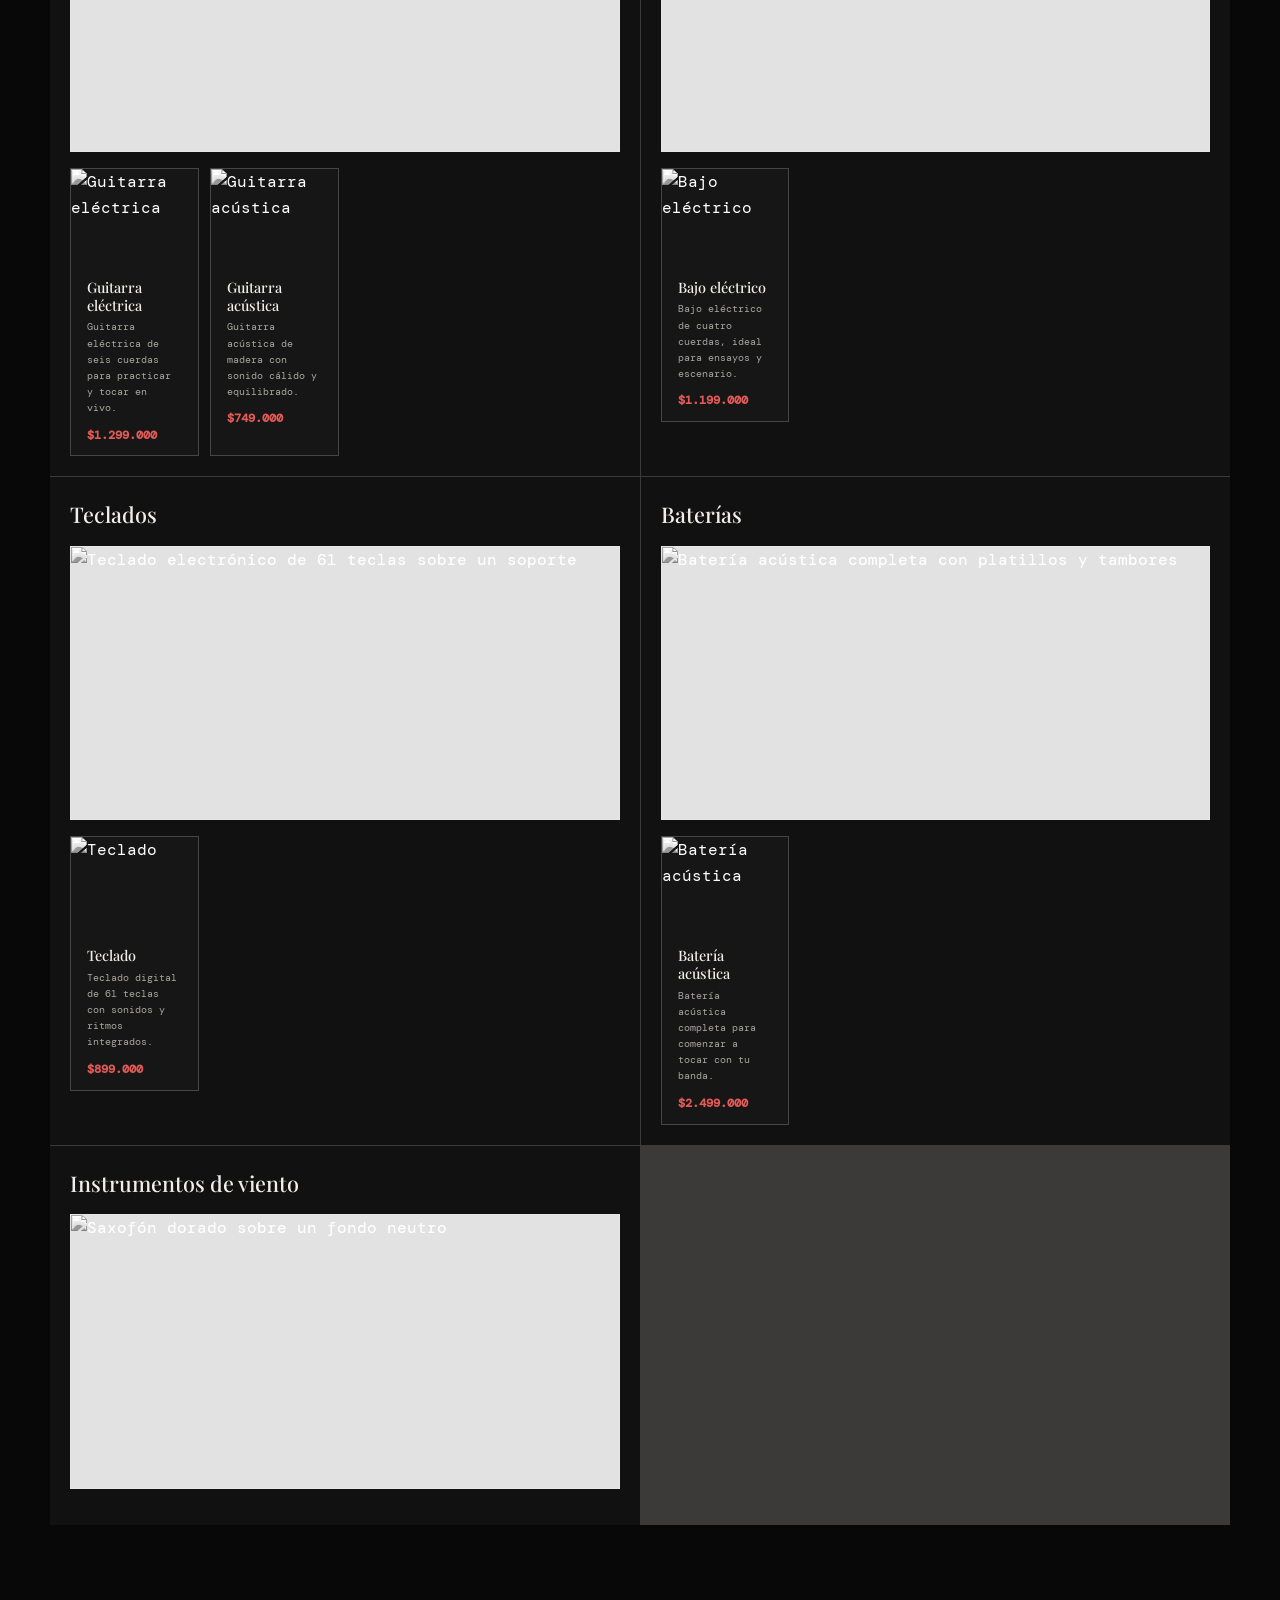
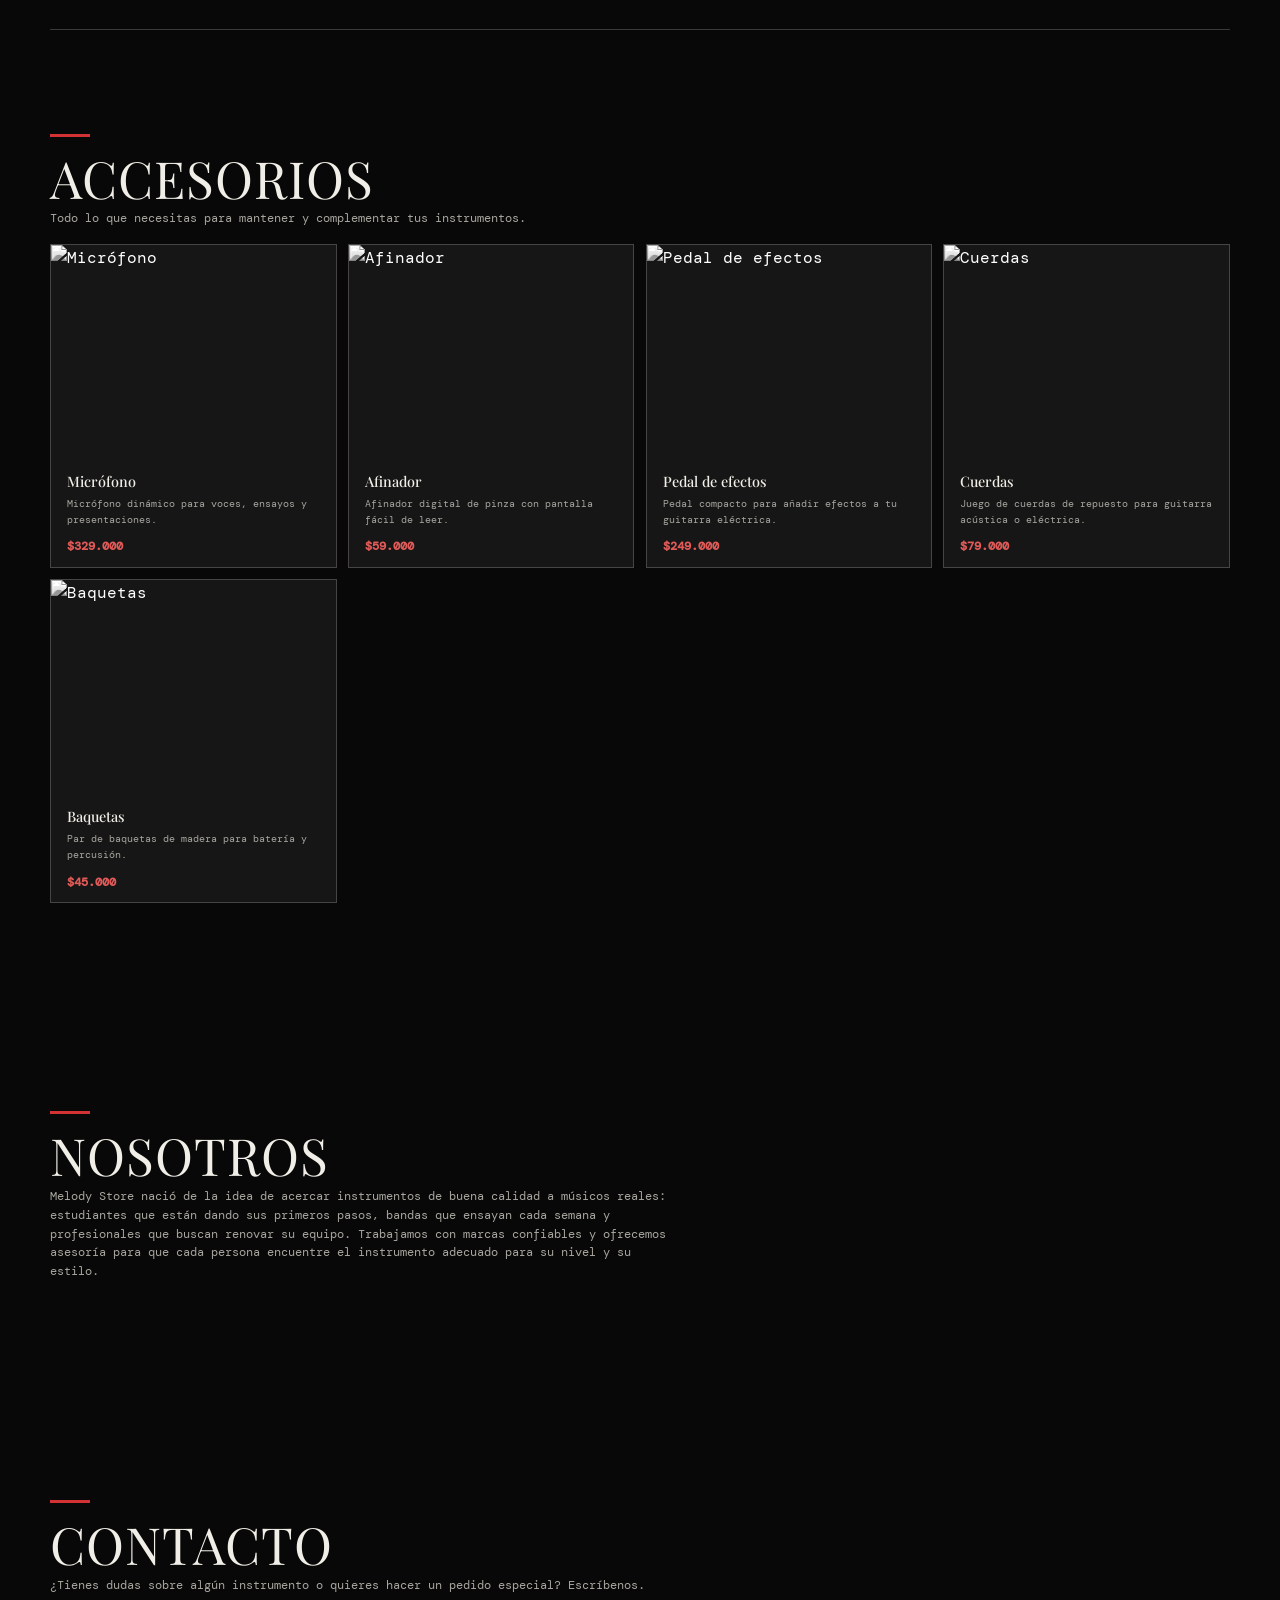
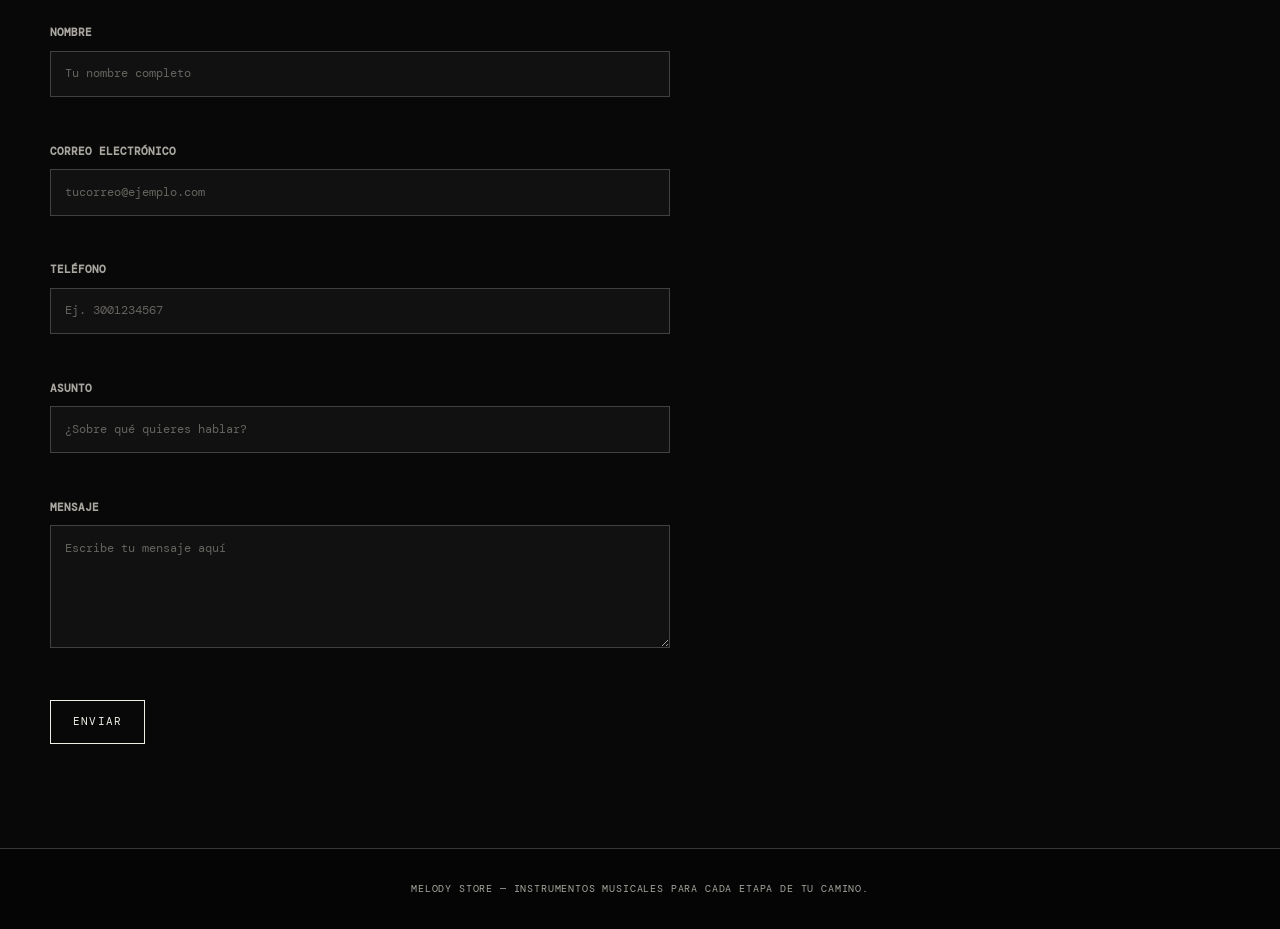
==== commit 5d13a22b: "interacciones del menu y eventos javascript" ====
--- a/index.html
+++ b/index.html
@@ -10,9 +10,17 @@
 
   <header>
     <div class="logo">
-      <a href="#inicio">Melody Store</a>
+      <a href="#inicio">
+        <img src="img/logo.svg" alt="Logo Melody Store">
+        <span>Melody Store</span>
+      </a>
     </div>
-    <nav>
+    <button class="menu-toggle" type="button" aria-expanded="false" aria-controls="menu-principal" aria-label="Abrir menú">
+      <span></span>
+      <span></span>
+      <span></span>
+    </button>
+    <nav id="menu-principal">
       <ul>
         <li><a href="#inicio">Inicio</a></li>
         <li><a href="#instrumentos">Instrumentos</a></li>
@@ -26,6 +34,8 @@
   <main>
 
     <section id="inicio" class="hero">
+      <span class="hero-kicker">Melody Store / Archivo sonoro 01</span>
+      <div class="hero-cassette" aria-hidden="true"></div>
       <h1>Encuentra el instrumento que va a acompañar tu música</h1>
       <p>En Melody Store reunimos guitarras, bajos, teclados, baterías e instrumentos de viento para músicos de todos los niveles, desde quienes empiezan hasta quienes tocan en escenarios grandes.</p>
       <a href="#instrumentos" class="btn-explorar">Explorar instrumentos</a>
@@ -48,7 +58,7 @@
 
         <article class="categoria" id="guitarras">
           <h3>Guitarras</h3>
-          <img src="assets/producto.svg" alt="Guitarra acústica de cuerpo de madera clara apoyada contra un amplificador">
+          <img src="img/guitarras.svg" alt="Guitarra acústica de cuerpo de madera clara apoyada contra un amplificador">
           <div class="lista-productos" data-categoria="guitarras">
             <!-- Las tarjetas de productos se generarán aquí con JavaScript en una etapa posterior -->
           </div>
@@ -56,7 +66,7 @@
 
         <article class="categoria" id="bajos">
           <h3>Bajos</h3>
-          <img src="assets/producto.svg" alt="Bajo eléctrico de cuatro cuerdas color sunburst">
+          <img src="img/bajos.svg" alt="Bajo eléctrico de cuatro cuerdas color sunburst">
           <div class="lista-productos" data-categoria="bajos">
             <!-- Las tarjetas de productos se generarán aquí con JavaScript en una etapa posterior -->
           </div>
@@ -64,7 +74,7 @@
 
         <article class="categoria" id="teclados">
           <h3>Teclados</h3>
-          <img src="assets/producto.svg" alt="Teclado electrónico de 61 teclas sobre un soporte">
+          <img src="img/teclados.svg" alt="Teclado electrónico de 61 teclas sobre un soporte">
           <div class="lista-productos" data-categoria="teclados">
             <!-- Las tarjetas de productos se generarán aquí con JavaScript en una etapa posterior -->
           </div>
@@ -72,7 +82,7 @@
 
         <article class="categoria" id="baterias">
           <h3>Baterías</h3>
-          <img src="assets/producto.svg" alt="Batería acústica completa con platillos y tambores">
+          <img src="img/baterias.svg" alt="Batería acústica completa con platillos y tambores">
           <div class="lista-productos" data-categoria="baterias">
             <!-- Las tarjetas de productos se generarán aquí con JavaScript en una etapa posterior -->
           </div>
@@ -80,7 +90,7 @@
 
         <article class="categoria" id="viento">
           <h3>Instrumentos de viento</h3>
-          <img src="assets/producto.svg" alt="Saxofón dorado sobre un fondo neutro">
+          <img src="img/viento.svg" alt="Saxofón dorado sobre un fondo neutro">
           <div class="lista-productos" data-categoria="viento">
             <!-- Las tarjetas de productos se generarán aquí con JavaScript en una etapa posterior -->
           </div>
--- a/styles.css
+++ b/styles.css
@@ -1,3 +1,5 @@
+@import url("https://fonts.googleapis.com/css2?family=Cormorant+Garamond:wght@500;600;700&family=DM+Mono:wght@400;500&family=Playfair+Display:wght@500;600;700&display=swap");
+
 :root {
   --color-principal: #176b68;
   --color-secundario: #e76f51;
@@ -7,6 +9,13 @@
   --color-borde: #d9e0dc;
   --color-sombra: 0 12px 30px rgba(36, 50, 56, 0.1);
   --radio: 12px;
+  --negro: #080808;
+  --carbón: #111111;
+  --marfil: #f0eee7;
+  --gris: #a8a69f;
+  --rojo: #9f1d27;
+  --rojo-brillante: #d33235;
+  --linea: rgba(240, 238, 231, 0.22);
   --ancho-contenido: 1180px;
 }
 
@@ -20,9 +29,9 @@
 
 body {
   margin: 0;
-  background: var(--color-fondo);
+  background: var(--negro);
   color: var(--color-texto);
-  font-family: "Trebuchet MS", Arial, sans-serif;
+  font-family: "DM Mono", Consolas, monospace;
   line-height: 1.6;
 }
 
@@ -32,7 +41,7 @@
   justify-content: space-between;
   gap: 2rem;
   padding: 1rem max(1.25rem, calc((100% - var(--ancho-contenido)) / 2));
-  background: var(--color-texto);
+  background: rgba(8, 8, 8, 0.9);
   color: var(--color-tarjeta);
 }
 
@@ -42,6 +51,28 @@
   font-weight: 700;
   letter-spacing: 0.04em;
   text-decoration: none;
+}
+
+.menu-toggle {
+  display: none;
+  flex-direction: column;
+  justify-content: center;
+  gap: 5px;
+  width: 44px;
+  height: 44px;
+  padding: 0.65rem;
+  border: 1px solid rgba(255, 255, 255, 0.55);
+  border-radius: 8px;
+  background: transparent;
+  cursor: pointer;
+}
+
+.menu-toggle span {
+  display: block;
+  width: 100%;
+  height: 2px;
+  background: var(--color-tarjeta);
+  transition: transform 180ms ease, opacity 180ms ease;
 }
 
 header nav ul {
@@ -75,7 +106,10 @@
   width: 100%;
   max-width: none;
   padding: 7rem max(1.25rem, calc((100% - var(--ancho-contenido)) / 2));
-  background: linear-gradient(120deg, #d9eeea, var(--color-fondo) 58%, #f8d8cc);
+  background: linear-gradient(100deg, rgba(8, 8, 8, 0.76), rgba(8, 8, 8, 0.24)),
+    radial-gradient(ellipse at 78% 42%, rgba(159, 29, 39, 0.68), transparent 29%),
+    repeating-linear-gradient(105deg, rgba(255, 255, 255, 0.03) 0 1px, transparent 1px 9px),
+    linear-gradient(145deg, #191919 0%, #080808 62%, #300d11 100%);
 }
 
 .hero h1 {
@@ -338,13 +372,34 @@
 
 @media (max-width: 720px) {
   header {
+    position: relative;
     align-items: flex-start;
     flex-direction: column;
     gap: 0.75rem;
   }
 
+  .menu-toggle {
+    display: flex;
+    position: absolute;
+    top: 0.75rem;
+    right: 1.25rem;
+  }
+
+  header nav {
+    width: 100%;
+    max-height: 0;
+    overflow: hidden;
+    transition: max-height 220ms ease;
+  }
+
+  header nav.abierto {
+    max-height: 320px;
+  }
+
   header nav ul {
+    flex-direction: column;
     gap: 0.7rem 1rem;
+    padding-top: 0.5rem;
   }
 
   main > section {
@@ -392,4 +447,435 @@
   header nav ul {
     gap: 0.5rem 0.8rem;
   }
+}
+
+/* Editorial art direction */
+body {
+  background: #080808;
+  color: var(--marfil);
+  font-family: "DM Mono", Consolas, monospace;
+}
+
+body::before {
+  position: fixed;
+  z-index: -1;
+  inset: 0;
+  background: radial-gradient(circle at 82% 16%, rgba(159, 29, 39, 0.2), transparent 28%);
+  content: "";
+  pointer-events: none;
+}
+
+header {
+  position: relative;
+  z-index: 2;
+  padding-top: 1.15rem;
+  padding-bottom: 1.15rem;
+  border-bottom: 1px solid var(--linea);
+  background: rgba(8, 8, 8, 0.92);
+}
+
+.logo a {
+  display: inline-flex;
+  align-items: center;
+  gap: 0.55rem;
+  color: var(--marfil);
+  font-family: "Cormorant Garamond", Georgia, serif;
+  font-size: 1.9rem;
+  font-weight: 400;
+  letter-spacing: 0.08em;
+  text-transform: uppercase;
+}
+
+.logo a::after {
+  display: inline-block;
+  width: 0.45rem;
+  height: 0.45rem;
+  margin: 0 0 0.2rem 0.45rem;
+  background: var(--rojo-brillante);
+  content: "";
+}
+
+header nav ul {
+  gap: 1.6rem;
+}
+
+header nav a {
+  color: var(--gris);
+  font-size: 0.68rem;
+  letter-spacing: 0.13em;
+  text-transform: uppercase;
+}
+
+header nav a:hover,
+header nav a:focus-visible {
+  color: var(--marfil);
+}
+
+main > section {
+  padding-top: 6.5rem;
+  padding-bottom: 6.5rem;
+}
+
+.hero {
+  position: relative;
+  display: flex;
+  min-height: 670px;
+  flex-direction: column;
+  justify-content: center;
+  overflow: hidden;
+  background: linear-gradient(100deg, rgba(8, 8, 8, 0.92) 20%, rgba(8, 8, 8, 0.32)),
+    radial-gradient(ellipse at 70% 36%, rgba(159, 29, 39, 0.6), transparent 24%),
+    linear-gradient(145deg, #0a0a0a 36%, #300d11 100%);
+}
+
+.hero::before {
+  position: absolute;
+  top: 18%;
+  right: -4%;
+  width: 58%;
+  height: 35%;
+  border: 1px solid rgba(240, 238, 231, 0.28);
+  border-radius: 50%;
+  content: "";
+  transform: rotate(-17deg);
+}
+
+.hero::after {
+  position: absolute;
+  right: 0;
+  bottom: 24%;
+  left: 0;
+  height: 30px;
+  background: var(--marfil);
+  clip-path: polygon(0 45%, 7% 28%, 14% 60%, 24% 25%, 35% 54%, 46% 20%, 58% 56%, 70% 30%, 83% 62%, 93% 25%, 100% 45%, 100% 68%, 0 76%);
+  content: "";
+  opacity: 0.9;
+}
+
+.hero-kicker {
+  position: relative;
+  z-index: 2;
+  display: block;
+  margin-bottom: 1.5rem;
+  color: var(--rojo-brillante);
+  font-size: 0.65rem;
+  letter-spacing: 0.18em;
+  text-transform: uppercase;
+}
+
+.hero-cassette {
+  position: absolute;
+  z-index: 0;
+  top: 20%;
+  right: 11%;
+  width: min(42vw, 520px);
+  aspect-ratio: 1.55;
+  border: 22px solid #050505;
+  border-radius: 22px;
+  background: linear-gradient(140deg, rgba(220, 220, 214, 0.78), rgba(56, 56, 56, 0.82)),
+    radial-gradient(circle at 28% 47%, #090909 0 8%, transparent 8.5%),
+    radial-gradient(circle at 72% 47%, #090909 0 8%, transparent 8.5%);
+  box-shadow: 0 24px 50px rgba(0, 0, 0, 0.65), inset 0 0 0 1px rgba(255, 255, 255, 0.2);
+  opacity: 0.82;
+  transform: rotate(-7deg);
+}
+
+.hero-cassette::before {
+  position: absolute;
+  top: 24%;
+  right: 14%;
+  left: 14%;
+  height: 51%;
+  border: 9px solid #070707;
+  background: linear-gradient(90deg, #180d0e, #5c1a20 50%, #100d0d);
+  content: "";
+}
+
+.hero-cassette::after {
+  position: absolute;
+  right: 24%;
+  bottom: 10%;
+  left: 24%;
+  height: 9px;
+  background: #080808;
+  clip-path: polygon(0 0, 35% 0, 50% 100%, 65% 0, 100% 0, 76% 100%, 24% 100%);
+  content: "";
+}
+
+.hero h1 {
+  position: relative;
+  z-index: 1;
+  max-width: 650px;
+  margin: 0 0 1.5rem;
+  color: var(--marfil);
+  font-family: "Cormorant Garamond", Georgia, serif;
+  font-size: clamp(3.4rem, 7.5vw, 7rem);
+  font-weight: 600;
+  line-height: 0.93;
+  letter-spacing: -0.02em;
+  text-align: left;
+  text-transform: uppercase;
+}
+
+.hero p {
+  position: relative;
+  z-index: 1;
+  max-width: 485px;
+  margin: 0 0 2.5rem;
+  color: #cbc8c0;
+  font-size: 0.74rem;
+  line-height: 1.8;
+  text-align: left;
+}
+
+.btn-explorar,
+form button {
+  border: 1px solid var(--marfil);
+  border-radius: 0;
+  background: transparent;
+  color: var(--marfil);
+  font-size: 0.68rem;
+  font-weight: 400;
+  letter-spacing: 0.12em;
+  text-transform: uppercase;
+}
+
+.btn-explorar {
+  position: relative;
+  z-index: 1;
+  margin: 0;
+  padding: 0.9rem 1.35rem;
+}
+
+.btn-explorar:hover,
+.btn-explorar:focus-visible,
+form button:hover,
+form button:focus-visible {
+  border-color: var(--rojo-brillante);
+  background: var(--rojo-brillante);
+}
+
+section h2 {
+  color: var(--marfil);
+  font-family: "Playfair Display", Georgia, serif;
+  font-size: clamp(2.2rem, 4vw, 4rem);
+  font-weight: 400;
+  letter-spacing: 0.02em;
+  line-height: 1;
+  text-transform: uppercase;
+}
+
+section h2::before {
+  display: block;
+  width: 2.5rem;
+  height: 3px;
+  margin-bottom: 1rem;
+  background: var(--rojo-brillante);
+  content: "";
+}
+
+section > p {
+  max-width: 620px;
+  color: var(--gris);
+  font-size: 0.73rem;
+}
+
+.filtros {
+  gap: 0.5rem;
+  margin: 2.4rem 0;
+  border-bottom: 1px solid var(--linea);
+  padding-bottom: 1.2rem;
+}
+
+.filtro {
+  padding: 0.55rem 0.8rem;
+  border: 1px solid var(--linea);
+  border-radius: 0;
+  background: transparent;
+  color: var(--gris);
+  font-size: 0.65rem;
+  text-transform: uppercase;
+}
+
+.filtro:hover,
+.filtro:focus-visible,
+.filtro.activo {
+  border-color: var(--marfil);
+  background: var(--marfil);
+  color: var(--negro);
+}
+
+.categorias {
+  gap: 1px;
+  background: var(--linea);
+}
+
+.categoria {
+  padding: 1.25rem;
+  border: 0;
+  border-radius: 0;
+  background: var(--carbón);
+  box-shadow: none;
+}
+
+.categoria h3 {
+  color: var(--marfil);
+  font-family: "Playfair Display", Georgia, serif;
+  font-size: 1.35rem;
+  font-weight: 500;
+}
+
+.categoria > img,
+.producto img {
+  border-radius: 0;
+  filter: grayscale(1) contrast(1.2);
+}
+
+.categoria > img {
+  border: 1px solid rgba(240, 238, 231, 0.12);
+  background: #d5d1c9;
+}
+
+.lista-productos,
+.lista-accesorios {
+  gap: 0.7rem;
+}
+
+.producto {
+  border: 1px solid var(--linea);
+  border-radius: 0;
+  background: #161616;
+  box-shadow: none;
+}
+
+.producto:hover {
+  border-color: var(--rojo-brillante);
+  box-shadow: none;
+}
+
+.producto h4 {
+  color: var(--marfil);
+  font-family: "Playfair Display", Georgia, serif;
+  font-size: 0.9rem;
+  font-weight: 500;
+}
+
+.producto p {
+  color: var(--gris);
+  font-size: 0.63rem;
+}
+
+.producto .precio {
+  color: #e05a58;
+  font-size: 0.72rem;
+}
+
+#accesorios {
+  border-top-color: var(--linea);
+}
+
+form label {
+  color: var(--gris);
+  font-size: 0.68rem;
+  text-transform: uppercase;
+}
+
+form input,
+form textarea {
+  border-color: var(--linea);
+  border-radius: 0;
+  background: #111;
+  color: var(--marfil);
+  font-size: 0.75rem;
+}
+
+form input::placeholder,
+form textarea::placeholder {
+  color: #66645f;
+}
+
+form input:focus,
+form textarea:focus {
+  border-color: var(--marfil);
+  box-shadow: 0 0 0 2px rgba(240, 238, 231, 0.12);
+}
+
+.mensaje-error {
+  color: #ef7772;
+  font-size: 0.65rem;
+}
+
+.mensaje-exito {
+  border-color: #6b9d76;
+  border-radius: 0;
+  background: #152219;
+  color: #b5dbbb;
+  font-size: 0.75rem;
+}
+
+footer {
+  border-top: 1px solid var(--linea);
+  background: #050505;
+  color: var(--gris);
+}
+
+footer p {
+  font-size: 0.65rem;
+  letter-spacing: 0.08em;
+  text-transform: uppercase;
+}
+
+@media (max-width: 720px) {
+  .hero {
+    min-height: 620px;
+  }
+
+  .hero::before {
+    top: 16%;
+    width: 90%;
+  }
+
+  .hero::after {
+    bottom: 19%;
+  }
+
+  .hero-cassette {
+    top: 24%;
+    right: -10%;
+    width: 90vw;
+    opacity: 0.48;
+  }
+
+  .hero h1,
+  .hero p,
+  .hero-kicker {
+    max-width: 82%;
+  }
+
+  .lista-productos,
+  .lista-accesorios {
+    grid-template-columns: repeat(2, minmax(0, 1fr));
+  }
+}
+
+@media (max-width: 480px) {
+  .hero {
+    min-height: 590px;
+  }
+
+  .hero h1 {
+    font-size: 3.4rem;
+  }
+
+  .lista-productos,
+  .lista-accesorios {
+    grid-template-columns: 1fr;
+  }
+}
+
+.logo img {
+  width: 2.2rem;
+  height: 2.2rem;
+  object-fit: contain;
+  filter: grayscale(1) brightness(1.7);
 }
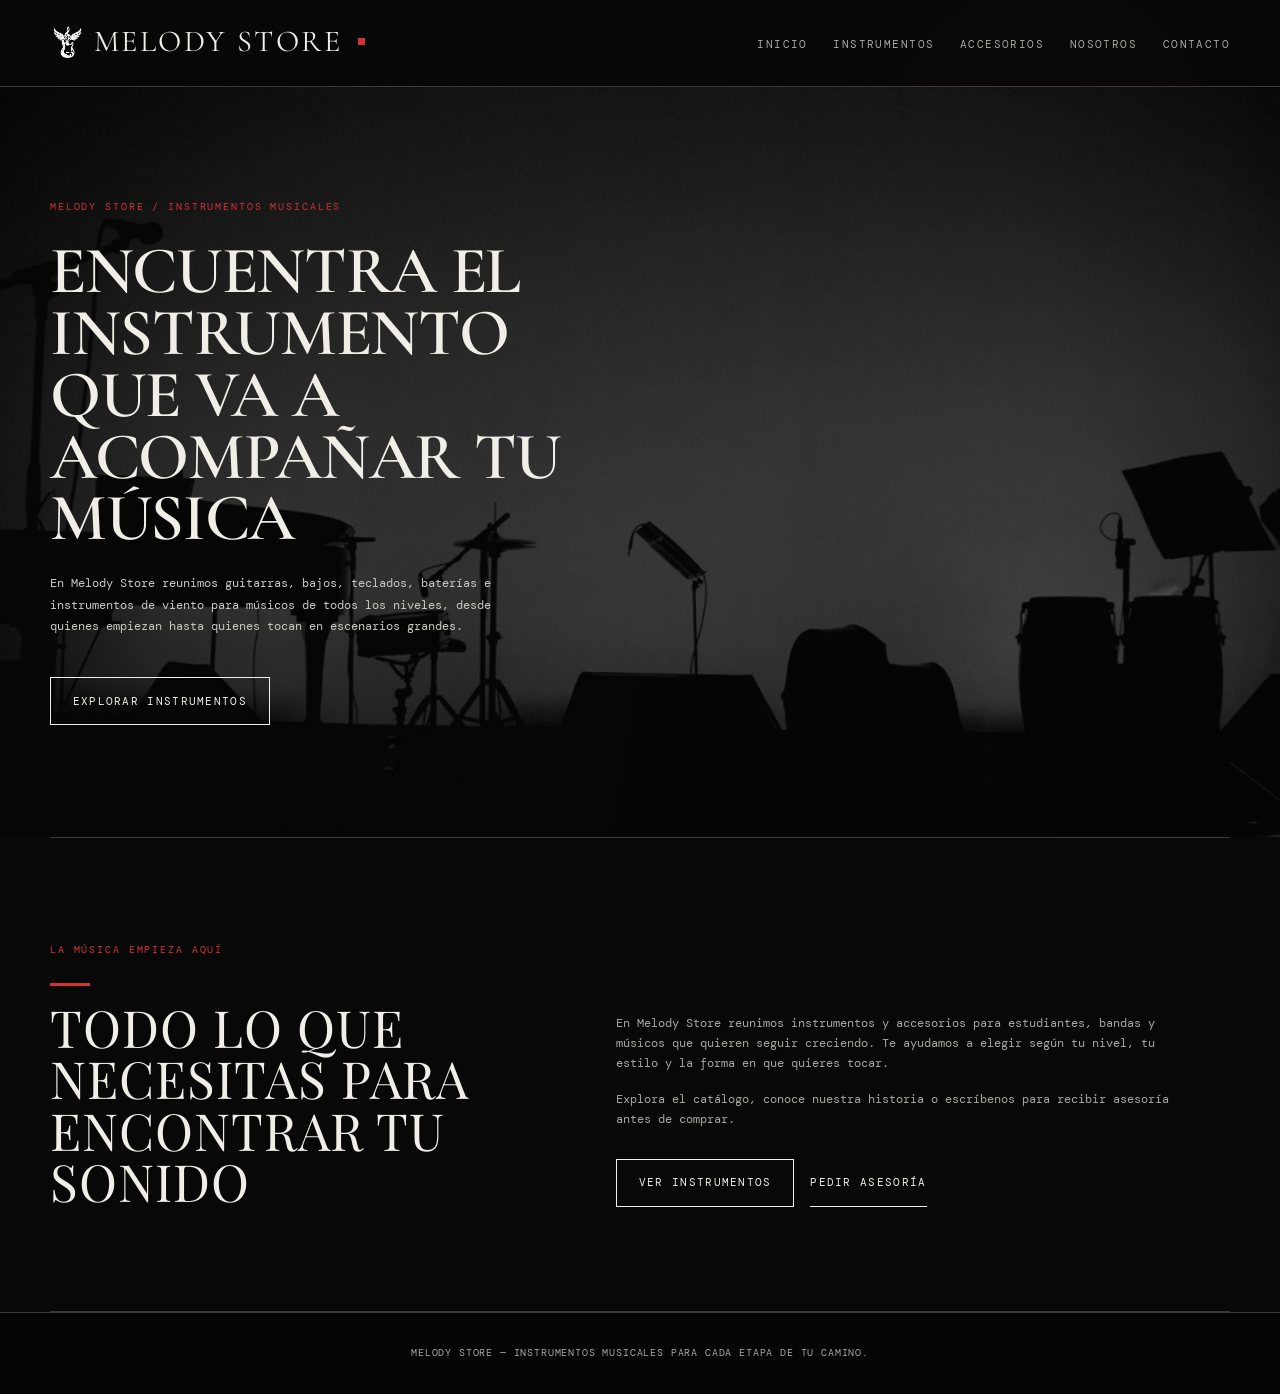
==== commit 11d2170f: "imagenes y actualizaciones, modificaciones" ====
--- a/index.html
+++ b/index.html
@@ -10,8 +10,8 @@
 
   <header>
     <div class="logo">
-      <a href="#inicio">
-        <img src="img/logo.svg" alt="Logo Melody Store">
+      <a href="index.html">
+        <img src="img/logo.png.png" alt="Logo Melody Store">
         <span>Melody Store</span>
       </a>
     </div>
@@ -22,11 +22,11 @@
     </button>
     <nav id="menu-principal">
       <ul>
-        <li><a href="#inicio">Inicio</a></li>
-        <li><a href="#instrumentos">Instrumentos</a></li>
-        <li><a href="#accesorios">Accesorios</a></li>
-        <li><a href="#nosotros">Nosotros</a></li>
-        <li><a href="#contacto">Contacto</a></li>
+        <li><a href="index.html">Inicio</a></li>
+        <li><a href="instrumentos.html">Instrumentos</a></li>
+        <li><a href="accesorios.html">Accesorios</a></li>
+        <li><a href="nosotros.html">Nosotros</a></li>
+        <li><a href="contacto.html">Contacto</a></li>
       </ul>
     </nav>
   </header>
@@ -34,105 +34,25 @@
   <main>
 
     <section id="inicio" class="hero">
-      <span class="hero-kicker">Melody Store / Archivo sonoro 01</span>
-      <div class="hero-cassette" aria-hidden="true"></div>
+      <span class="hero-kicker">Melody Store / Instrumentos musicales</span>
       <h1>Encuentra el instrumento que va a acompañar tu música</h1>
       <p>En Melody Store reunimos guitarras, bajos, teclados, baterías e instrumentos de viento para músicos de todos los niveles, desde quienes empiezan hasta quienes tocan en escenarios grandes.</p>
-      <a href="#instrumentos" class="btn-explorar">Explorar instrumentos</a>
+      <a href="instrumentos.html" class="btn-explorar">Explorar instrumentos</a>
     </section>
 
-    <section id="instrumentos">
-      <h2>Instrumentos</h2>
-      <p>Elige una categoría para ver los instrumentos disponibles.</p>
-
-      <div class="filtros" aria-label="Filtros de productos">
-        <button type="button" class="filtro activo" data-filtro="todos">Todos</button>
-        <button type="button" class="filtro" data-filtro="guitarras">Guitarras</button>
-        <button type="button" class="filtro" data-filtro="bajos">Bajos</button>
-        <button type="button" class="filtro" data-filtro="teclados">Teclados</button>
-        <button type="button" class="filtro" data-filtro="baterias">Baterías</button>
-        <button type="button" class="filtro" data-filtro="accesorios">Accesorios</button>
+    <section class="inicio-info">
+      <div>
+        <span class="hero-kicker">La música empieza aquí</span>
+        <h2>Todo lo que necesitas para encontrar tu sonido</h2>
       </div>
-
-      <div class="categorias">
-
-        <article class="categoria" id="guitarras">
-          <h3>Guitarras</h3>
-          <img src="img/guitarras.svg" alt="Guitarra acústica de cuerpo de madera clara apoyada contra un amplificador">
-          <div class="lista-productos" data-categoria="guitarras">
-            <!-- Las tarjetas de productos se generarán aquí con JavaScript en una etapa posterior -->
-          </div>
-        </article>
-
-        <article class="categoria" id="bajos">
-          <h3>Bajos</h3>
-          <img src="img/bajos.svg" alt="Bajo eléctrico de cuatro cuerdas color sunburst">
-          <div class="lista-productos" data-categoria="bajos">
-            <!-- Las tarjetas de productos se generarán aquí con JavaScript en una etapa posterior -->
-          </div>
-        </article>
-
-        <article class="categoria" id="teclados">
-          <h3>Teclados</h3>
-          <img src="img/teclados.svg" alt="Teclado electrónico de 61 teclas sobre un soporte">
-          <div class="lista-productos" data-categoria="teclados">
-            <!-- Las tarjetas de productos se generarán aquí con JavaScript en una etapa posterior -->
-          </div>
-        </article>
-
-        <article class="categoria" id="baterias">
-          <h3>Baterías</h3>
-          <img src="img/baterias.svg" alt="Batería acústica completa con platillos y tambores">
-          <div class="lista-productos" data-categoria="baterias">
-            <!-- Las tarjetas de productos se generarán aquí con JavaScript en una etapa posterior -->
-          </div>
-        </article>
-
-        <article class="categoria" id="viento">
-          <h3>Instrumentos de viento</h3>
-          <img src="img/viento.svg" alt="Saxofón dorado sobre un fondo neutro">
-          <div class="lista-productos" data-categoria="viento">
-            <!-- Las tarjetas de productos se generarán aquí con JavaScript en una etapa posterior -->
-          </div>
-        </article>
-
+      <div class="inicio-info-texto">
+        <p>En Melody Store reunimos instrumentos y accesorios para estudiantes, bandas y músicos que quieren seguir creciendo. Te ayudamos a elegir según tu nivel, tu estilo y la forma en que quieres tocar.</p>
+        <p>Explora el catálogo, conoce nuestra historia o escríbenos para recibir asesoría antes de comprar.</p>
+        <div class="inicio-enlaces">
+          <a href="instrumentos.html" class="btn-explorar">Ver instrumentos</a>
+          <a href="contacto.html" class="btn-secundario">Pedir asesoría</a>
+        </div>
       </div>
-    </section>
-
-    <section id="accesorios">
-      <h2>Accesorios</h2>
-      <p>Todo lo que necesitas para mantener y complementar tus instrumentos.</p>
-
-      <div class="lista-accesorios" data-categoria="accesorios"></div>
-    </section>
-
-    <section id="nosotros">
-      <h2>Nosotros</h2>
-      <p>Melody Store nació de la idea de acercar instrumentos de buena calidad a músicos reales: estudiantes que están dando sus primeros pasos, bandas que ensayan cada semana y profesionales que buscan renovar su equipo. Trabajamos con marcas confiables y ofrecemos asesoría para que cada persona encuentre el instrumento adecuado para su nivel y su estilo.</p>
-    </section>
-
-    <section id="contacto">
-      <h2>Contacto</h2>
-      <p>¿Tienes dudas sobre algún instrumento o quieres hacer un pedido especial? Escríbenos.</p>
-
-      <form action="#" method="post" novalidate>
-        <label for="nombre">Nombre</label>
-        <input type="text" id="nombre" name="nombre" placeholder="Tu nombre completo">
-
-        <label for="correo">Correo electrónico</label>
-        <input type="email" id="correo" name="correo" placeholder="tucorreo@ejemplo.com">
-
-        <label for="telefono">Teléfono</label>
-        <input type="tel" id="telefono" name="telefono" placeholder="Ej. 3001234567">
-
-        <label for="asunto">Asunto</label>
-        <input type="text" id="asunto" name="asunto" placeholder="¿Sobre qué quieres hablar?">
-
-        <label for="mensaje">Mensaje</label>
-        <textarea id="mensaje" name="mensaje" rows="5" placeholder="Escribe tu mensaje aquí"></textarea>
-
-        <button type="submit">Enviar</button>
-      </form>
     </section>
 
   </main>
@@ -141,6 +61,6 @@
     <p>Melody Store &mdash; Instrumentos musicales para cada etapa de tu camino.</p>
   </footer>
 
-  <script src="script.js"></script>
+  <script src="script.js?v=2"></script>
 </body>
 </html>
--- a/styles.css
+++ b/styles.css
@@ -523,33 +523,10 @@
   flex-direction: column;
   justify-content: center;
   overflow: hidden;
-  background: linear-gradient(100deg, rgba(8, 8, 8, 0.92) 20%, rgba(8, 8, 8, 0.32)),
+  background: linear-gradient(100deg, rgba(8, 8, 8, 0.72), rgba(8, 8, 8, 0.58)),
+    url("img/fondo.png") 62% center / cover no-repeat,
     radial-gradient(ellipse at 70% 36%, rgba(159, 29, 39, 0.6), transparent 24%),
     linear-gradient(145deg, #0a0a0a 36%, #300d11 100%);
-}
-
-.hero::before {
-  position: absolute;
-  top: 18%;
-  right: -4%;
-  width: 58%;
-  height: 35%;
-  border: 1px solid rgba(240, 238, 231, 0.28);
-  border-radius: 50%;
-  content: "";
-  transform: rotate(-17deg);
-}
-
-.hero::after {
-  position: absolute;
-  right: 0;
-  bottom: 24%;
-  left: 0;
-  height: 30px;
-  background: var(--marfil);
-  clip-path: polygon(0 45%, 7% 28%, 14% 60%, 24% 25%, 35% 54%, 46% 20%, 58% 56%, 70% 30%, 83% 62%, 93% 25%, 100% 45%, 100% 68%, 0 76%);
-  content: "";
-  opacity: 0.9;
 }
 
 .hero-kicker {
@@ -563,53 +540,14 @@
   text-transform: uppercase;
 }
 
-.hero-cassette {
-  position: absolute;
-  z-index: 0;
-  top: 20%;
-  right: 11%;
-  width: min(42vw, 520px);
-  aspect-ratio: 1.55;
-  border: 22px solid #050505;
-  border-radius: 22px;
-  background: linear-gradient(140deg, rgba(220, 220, 214, 0.78), rgba(56, 56, 56, 0.82)),
-    radial-gradient(circle at 28% 47%, #090909 0 8%, transparent 8.5%),
-    radial-gradient(circle at 72% 47%, #090909 0 8%, transparent 8.5%);
-  box-shadow: 0 24px 50px rgba(0, 0, 0, 0.65), inset 0 0 0 1px rgba(255, 255, 255, 0.2);
-  opacity: 0.82;
-  transform: rotate(-7deg);
-}
-
-.hero-cassette::before {
-  position: absolute;
-  top: 24%;
-  right: 14%;
-  left: 14%;
-  height: 51%;
-  border: 9px solid #070707;
-  background: linear-gradient(90deg, #180d0e, #5c1a20 50%, #100d0d);
-  content: "";
-}
-
-.hero-cassette::after {
-  position: absolute;
-  right: 24%;
-  bottom: 10%;
-  left: 24%;
-  height: 9px;
-  background: #080808;
-  clip-path: polygon(0 0, 35% 0, 50% 100%, 65% 0, 100% 0, 76% 100%, 24% 100%);
-  content: "";
-}
-
 .hero h1 {
   position: relative;
   z-index: 1;
-  max-width: 650px;
+  max-width: 560px;
   margin: 0 0 1.5rem;
   color: var(--marfil);
   font-family: "Cormorant Garamond", Georgia, serif;
-  font-size: clamp(3.4rem, 7.5vw, 7rem);
+  font-size: clamp(2.8rem, 5.2vw, 4.8rem);
   font-weight: 600;
   line-height: 0.93;
   letter-spacing: -0.02em;
@@ -680,6 +618,55 @@
   font-size: 0.73rem;
 }
 
+.inicio-info {
+  display: grid;
+  grid-template-columns: minmax(0, 0.9fr) minmax(0, 1.1fr);
+  gap: 4rem;
+  border-top: 1px solid var(--linea);
+  border-bottom: 1px solid var(--linea);
+}
+
+.inicio-info h2 {
+  max-width: 460px;
+  margin-bottom: 0;
+}
+
+.inicio-info-texto {
+  align-self: end;
+  max-width: 560px;
+}
+
+.inicio-info-texto p {
+  margin: 0 0 1rem;
+  color: var(--gris);
+  font-size: 0.78rem;
+}
+
+.inicio-enlaces {
+  display: flex;
+  flex-wrap: wrap;
+  gap: 1rem;
+  margin-top: 1.8rem;
+}
+
+.btn-secundario {
+  display: inline-flex;
+  align-items: center;
+  justify-content: center;
+  border-bottom: 1px solid var(--marfil);
+  color: var(--marfil);
+  font-size: 0.68rem;
+  letter-spacing: 0.12em;
+  text-decoration: none;
+  text-transform: uppercase;
+}
+
+.btn-secundario:hover,
+.btn-secundario:focus-visible {
+  border-color: var(--rojo-brillante);
+  color: var(--rojo-brillante);
+}
+
 .filtros {
   gap: 0.5rem;
   margin: 2.4rem 0;
@@ -830,28 +817,17 @@
     min-height: 620px;
   }
 
-  .hero::before {
-    top: 16%;
-    width: 90%;
-  }
-
-  .hero::after {
-    bottom: 19%;
-  }
-
-  .hero-cassette {
-    top: 24%;
-    right: -10%;
-    width: 90vw;
-    opacity: 0.48;
-  }
-
   .hero h1,
   .hero p,
   .hero-kicker {
     max-width: 82%;
   }
 
+  .inicio-info {
+    grid-template-columns: 1fr;
+    gap: 2rem;
+  }
+
   .lista-productos,
   .lista-accesorios {
     grid-template-columns: repeat(2, minmax(0, 1fr));
@@ -864,7 +840,8 @@
   }
 
   .hero h1 {
-    font-size: 3.4rem;
+    max-width: 100%;
+    font-size: 2.7rem;
   }
 
   .lista-productos,
